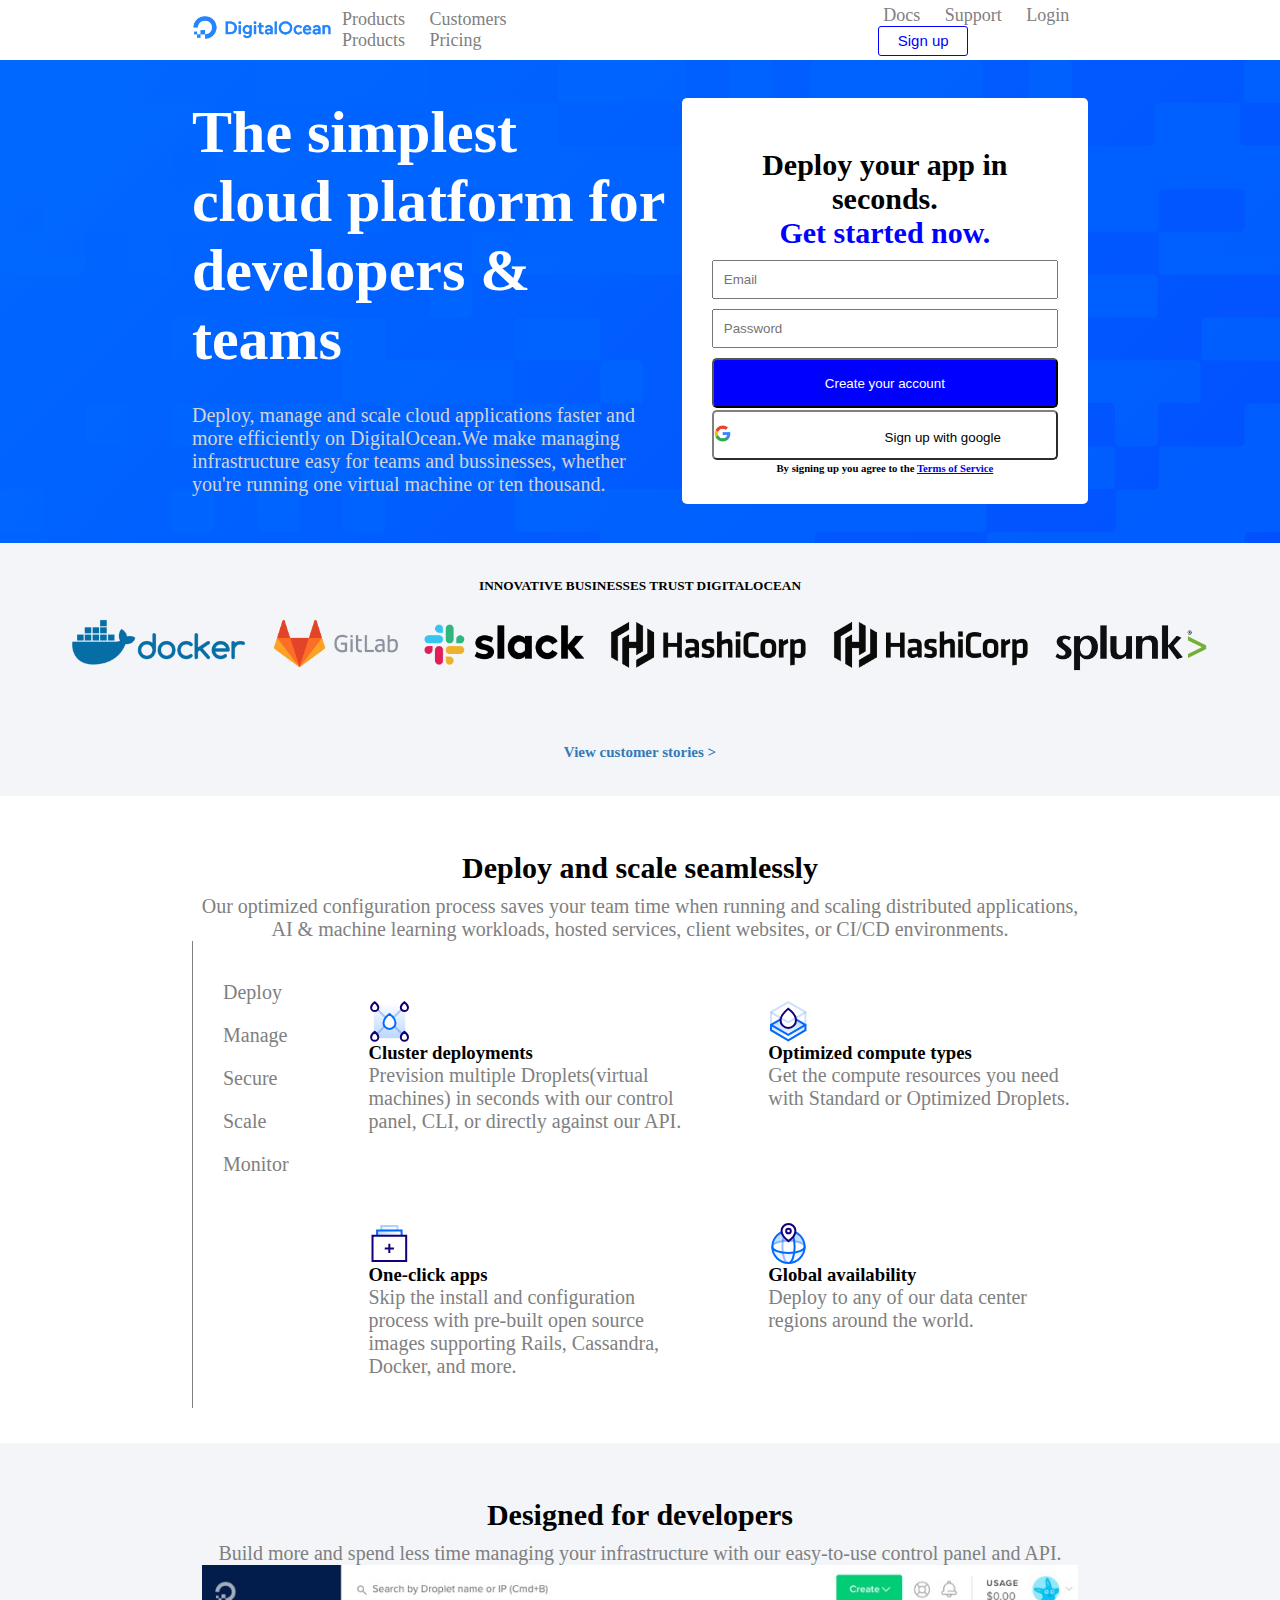
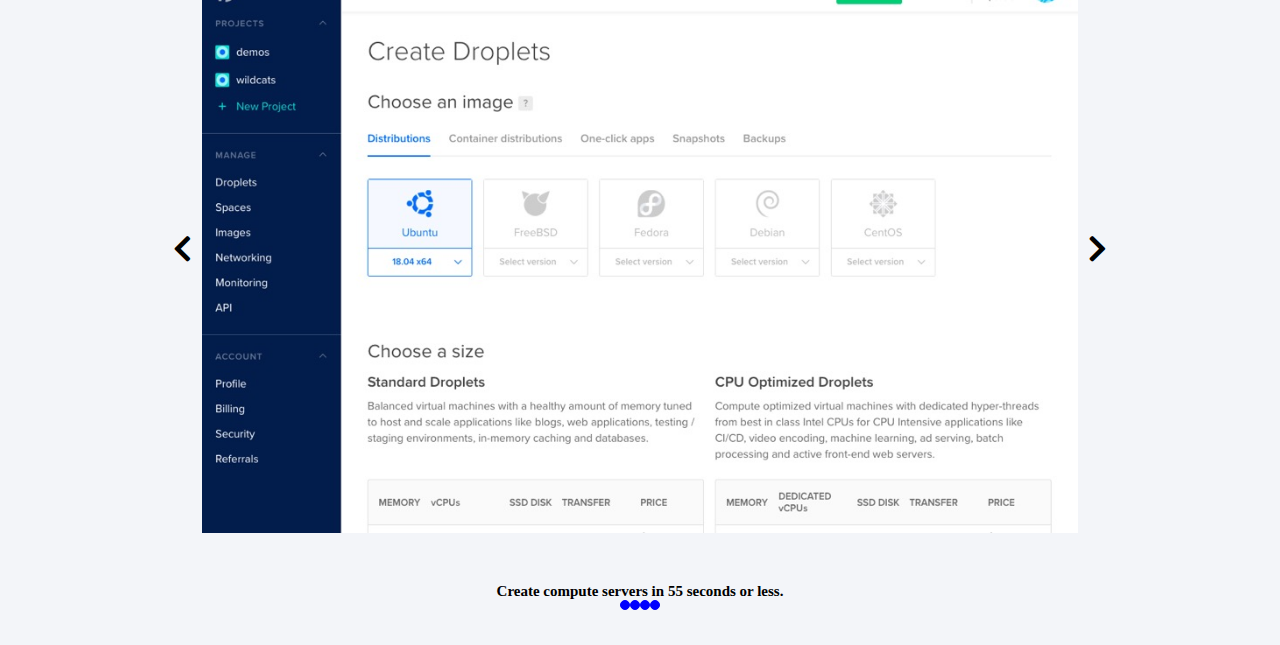
==== index.html @ cd554da6 "Section 4 done" ====
<!DOCTYPE html>
<html lang="en" dir="ltr">
  <head>
    <meta charset="utf-8">
    <title>DigitalOcean Flexbox</title>
    <link rel="stylesheet" href="css/style.css">
    <link rel="stylesheet" href="https://cdnjs.cloudflare.com/ajax/libs/font-awesome/5.15.2/css/all.min.css">
    <meta name="viewport" content="width=device-width, initial-scale=1">
    <link rel="preconnect" href="https://fonts.gstatic.com">
  </head>
  <body>
                   <!--Header-->

    <header>
      <nav class="width70">

        <div>
          <img src="img/logo.png" alt="logo">
        </div>

        <ul id="right-margin">
          <li><a href="#">Products</a></li>
          <li><a href="#">Customers</a></li>
          <li><a href="#">Products</a></li>
          <li><a href="#">Pricing</a></li>
        </ul>

        <ul>
          <li><a href="#">Docs</a></li>
          <li><a href="#">Support</a></li>
          <li><a href="#">Login</a></li>
          <li><button type="button" name="button">Sign up</button></li>
        </ul>

      </nav>

    </header>

    <main>
                <!--Sezione1 - Jumbotron-->

      <section class="mysection1">
        <div class="width70">

          <div>
            <h1>The simplest cloud platform for developers & teams</h1>
            <p>Deploy, manage and scale cloud applications faster and more efficiently on DigitalOcean.We make managing infrastructure easy for teams and bussinesses, whether you're running one virtual machine or ten thousand.</p>
          </div>

          <div class="white">
            <h2>Deploy your app in seconds.<br><span>Get started now.</span></h2>
            <input type="email" placeholder= "Email" name="email" value="">
            <input type="password" placeholder= "Password" name="password" value="">
            <button class="buttonforjumbo" type="button" name="button">Create your account</button>
            <button class="buttonforjumbo" id="myfix1" type="button" name="button">
              <span id="google">
                <img src="img/google-icon.png" alt="">
              </span>
            Sign up with google
            </button>
            <h6>By signing up you agree to the <a href="#">Terms of Service</a></h6>
          </div>

        </div>
      </section>

                    <!--Sezione 2-->

      <section class="mysection2">
        <div class="width70">

          <h5>INNOVATIVE BUSINESSES TRUST DIGITALOCEAN</h5>

          <div>
            <img src="img/docker.svg" alt="">
            <img src="img/gitlab.svg" alt="">
            <img src="img/slack.svg" alt="">
            <img src="img/hashicorp.svg" alt="">
            <img src="img/hashicorp.svg" alt="">
            <img src="img/splunklogo.svg" alt="">
          </div>

          <h6>
            <a href="#">
              View customer stories >
            </a>
          </h6>

        </div>
      </section>

                  <!--Sezione 3-->

      <section class="mysection3">
        <div class="width70">

          <h2>Deploy and scale seamlessly</h2>

          <p>Our optimized configuration process saves your team time when running and scaling distributed applications, AI & machine learning workloads, hosted services, client websites, or CI/CD environments.</p>

          <div class="box">

            <div class="myborder-list">
              <ul>
                <li>Deploy</li>
                <li>Manage</li>
                <li>Secure</li>
                <li>Scale</li>
                <li>Monitor</li>
              </ul>
            </div>

            <div class="box2">

              <div>
                <img src="img/cluster-deploy.svg" alt="">
                <h3>Cluster deployments</h3>
                <p>Prevision multiple Droplets(virtual machines) in seconds with our control panel, CLI, or directly against our API.</p>
              </div>

              <div>
                <img src="img/optimized-compute.svg" alt="">
                <h3>Optimized compute types</h3>
                <p>Get the compute resources you need with Standard or Optimized Droplets.</p>
              </div>

              <div>
                <img src="img/one-click.svg" alt="">
                <h3>One-click apps</h3>
                <p>Skip the install and configuration process with pre-built open source images supporting Rails, Cassandra, Docker, and more.</p>
              </div>

              <div>
                <img src="img/global.svg" alt="">
                <h3>Global availability</h3>
                <p>Deploy to any of our data center regions around the world.</p>
              </div>

            </div>

          </div>
        </div>
      </section>

                  <!--Sezione 4-->

      <section class="mysection2">
        <div class="width70">

          <h2>Designed for developers</h2>

          <p>Build more and spend less time managing your infrastructure with our easy-to-use control panel and API.</p>

          <div class="arrow-image">

            <i class="fas fa-chevron-left"></i>

            <img src="img/screenshot-create-droplet-12336b41.jpg" alt="">

            <i class="fas fa-chevron-right"></i>

          </div>

          <h6>Create compute servers in 55 seconds or less.</h6>

          <div>
            <div class="circle"></div>
            <div class="circle"></div>
            <div class="circle"></div>
            <div class="circle"></div>
          </div>

        </div>
      </section>

                  <!--Sezione 5-->

      <section>

      </section>

                  <!--Sezione 6-->

      <section>

      </section>

                  <!--Sezione 7-->

      <section>

      </section>

                  <!--Sezione 8-->

      <section>

      </section>


    </main>

                  <!--Footer-->

    <footer>

    </footer>

  </body>
</html>
---- css/style.css ----
* {
  margin: 0;
  padding: 0;
  box-sizing: border-box;
}

ul {
  list-style-type: none;
}
body {
  height: 100vh;
}

.h2, h2 {
font-size: 30px;
margin-top: 20px;
margin-bottom: 10px;
}

.width70 {
  width: 70%;
  margin: 0 auto;
}

/*Css for navbar*/

header {
  background-color: white;
  position: fixed;
  top: 0;
  width: 100%;
  z-index: 999;
}

nav {
  height: 60px;
  font-size: 18px;
  display: flex;
  justify-content: space-between;
  align-items: center;
}

nav img {
  width: 140px;
  height: auto;
}

nav ul li,
nav ul li a {
  display: inline-block;
  text-decoration: none;
  color: grey;
  padding: 0 5px;
}

#right-margin {
  margin-right: 300px;
}

nav ul li button {
  font-size: 15px;
  width: 90px;
  height: 30px;
  color: blue;
  border: 1px solid blue;
  background-color: white;
  border-radius: 3px;
}

nav ul li button:hover {
  background-color: blue;
  color: white;
}

/*CSS for Section1 - Jumbotron*/

.mysection1 {
  background-image: url(../img/jumbo.svg);
  margin-top: 60px;
  background-size: cover;
  padding: 3% 0;
}

section.mysection1 div.width70 {
  display: flex;
  justify-content: center;
}

section.mysection1 div.width70  div:first-child{
  flex-basis: 60%;
}

section.mysection1 div.width70  div:last-child{
  flex-basis: 50%;
}

section.mysection1 div.width70 > div.white{
  width: 40%;
  margin-left: 10px;
}

section.mysection1 div.width70 div > h1 {
  font-size: 60px;
  color: white;
  margin-bottom: 30px;
}

section.mysection1 div.width70 div > p {
  font-size: 20px;
  color: lightgrey;
}

div.white {
  background-color: white;
  padding: 30px;
  border-radius: 5px;
}

div.white h2,
div.white h6{
  text-align: center;
}

div.white h2 span {
  color: blue;
}

div.white input {
  display: block;
  width: 100%;
  margin: 10px 0;
  padding: 10px;
}

div.white button {
  height: 50px;
  width: 100%;
  background-color: blue;
  color: white;
  margin-bottom: 2px;
  border-radius: 5px;
}



#myfix1 {
  text-align: left;
  background-color: white;
  color: black;
  border-color: grey;
}

#google img{
  width:5%;
  height:auto;
  margin-right: 150px;
}

/*CSS for Section 2*/

.mysection2 {
background-color: #f3f5f9;
text-align: center;
padding: 35px 0;
}

section.mysection2 div.width70 > div {
  display: flex;
  justify-content: center;
}

section.mysection2 img {
  max-width: 100%;
  min-height: 100px;
  padding: 0 10px;
}

section.mysection2 h6 a{
  color: #337ab7;
  text-decoration: none;
  font-size: 15px;
}

/*CSS for Section 3*/

.mysection3 {
padding: 35px 0;
text-align: center;
}

section.mysection3 p,
section.mysection2 p {
  color: grey;
  font-size: 20px;
}

.box {
  display: flex;
  justify-content: flex-start;
}

.box2 {
  display: flex;
  justify-content: flex-start;
  flex-wrap: wrap;
}

.myborder-list {
  border-left: 1px solid grey;
}

div.myborder-list ul {
  list-style: none;
  margin-top: 30px;
  padding-left: 30px;
}

div.myborder-list ul li {
  padding-right: 100%;
  padding-bottom: 10px;
  padding-top: 10px;
  font-size: 20px;
  color: grey;
}

div.myborder-list ul li:hover {
  color: blue;
  text-decoration: underline;
}

div.box2 > div {
  flex-basis: 40%;
  margin-top: 20px;
  margin-left: 10%;
}

div.box2 img {
  margin-top: 40px;
  display: block;
}

div.box2 h3,
div.box2 p {
  text-align: left;
}

div.box2 p{
  margin-bottom: 30px;
}

/*CSS for Section 4,5,6*/

.arrow-image {
  display: flex;
  justify-content: center;
  align-items: center;
}

section.mysection2 i.fa-chevron-left,
section.mysection2 i.fa-chevron-right{
  font-size: 30px;
}

section.mysection2 i.fa-chevron-left:hover,
section.mysection2 i.fa-chevron-right:hover {
    color: blue;
}

section.mysection2 h6 {
  margin-top: 50px;
  font-size: 15px;
}

.circle {
  display: inline-block;
  width: 10px;
  height: 10px;
  border-radius: 50%;
  border: 1px solid blue;
  background-color: blue;
}
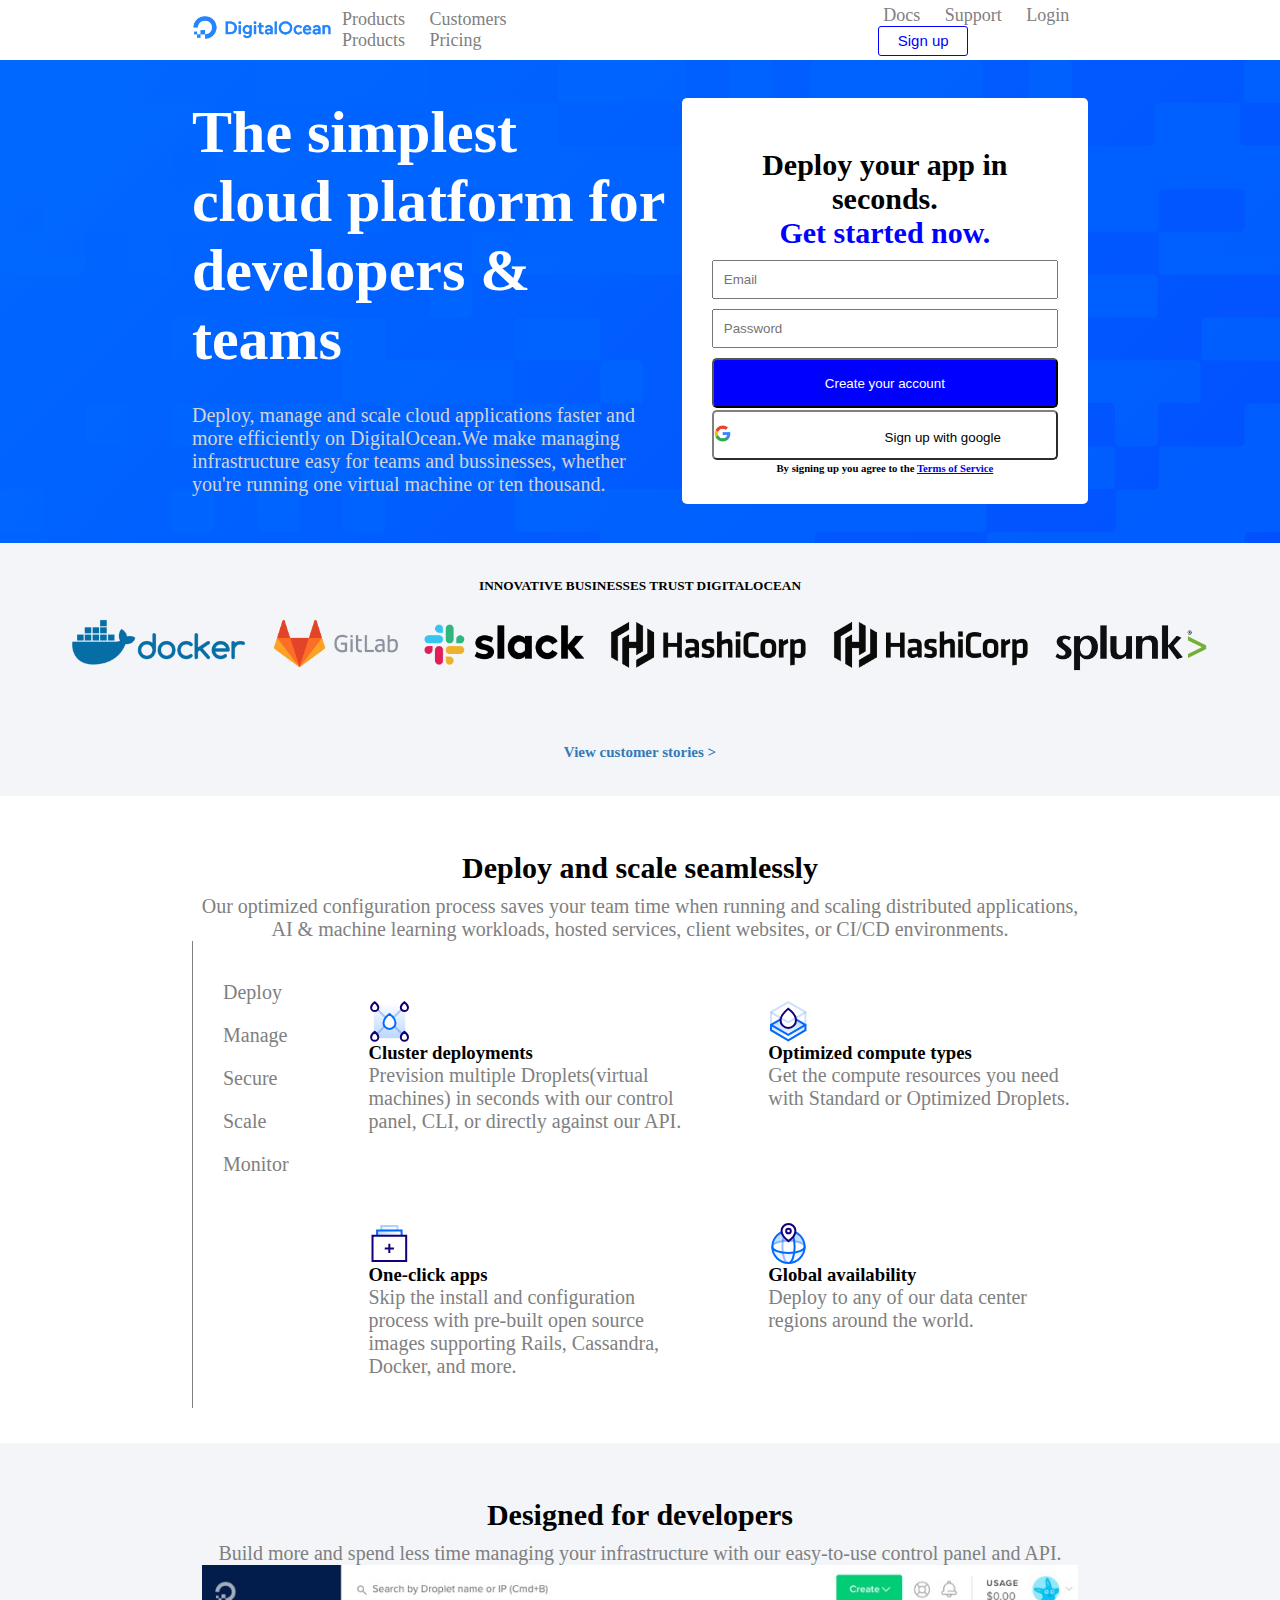
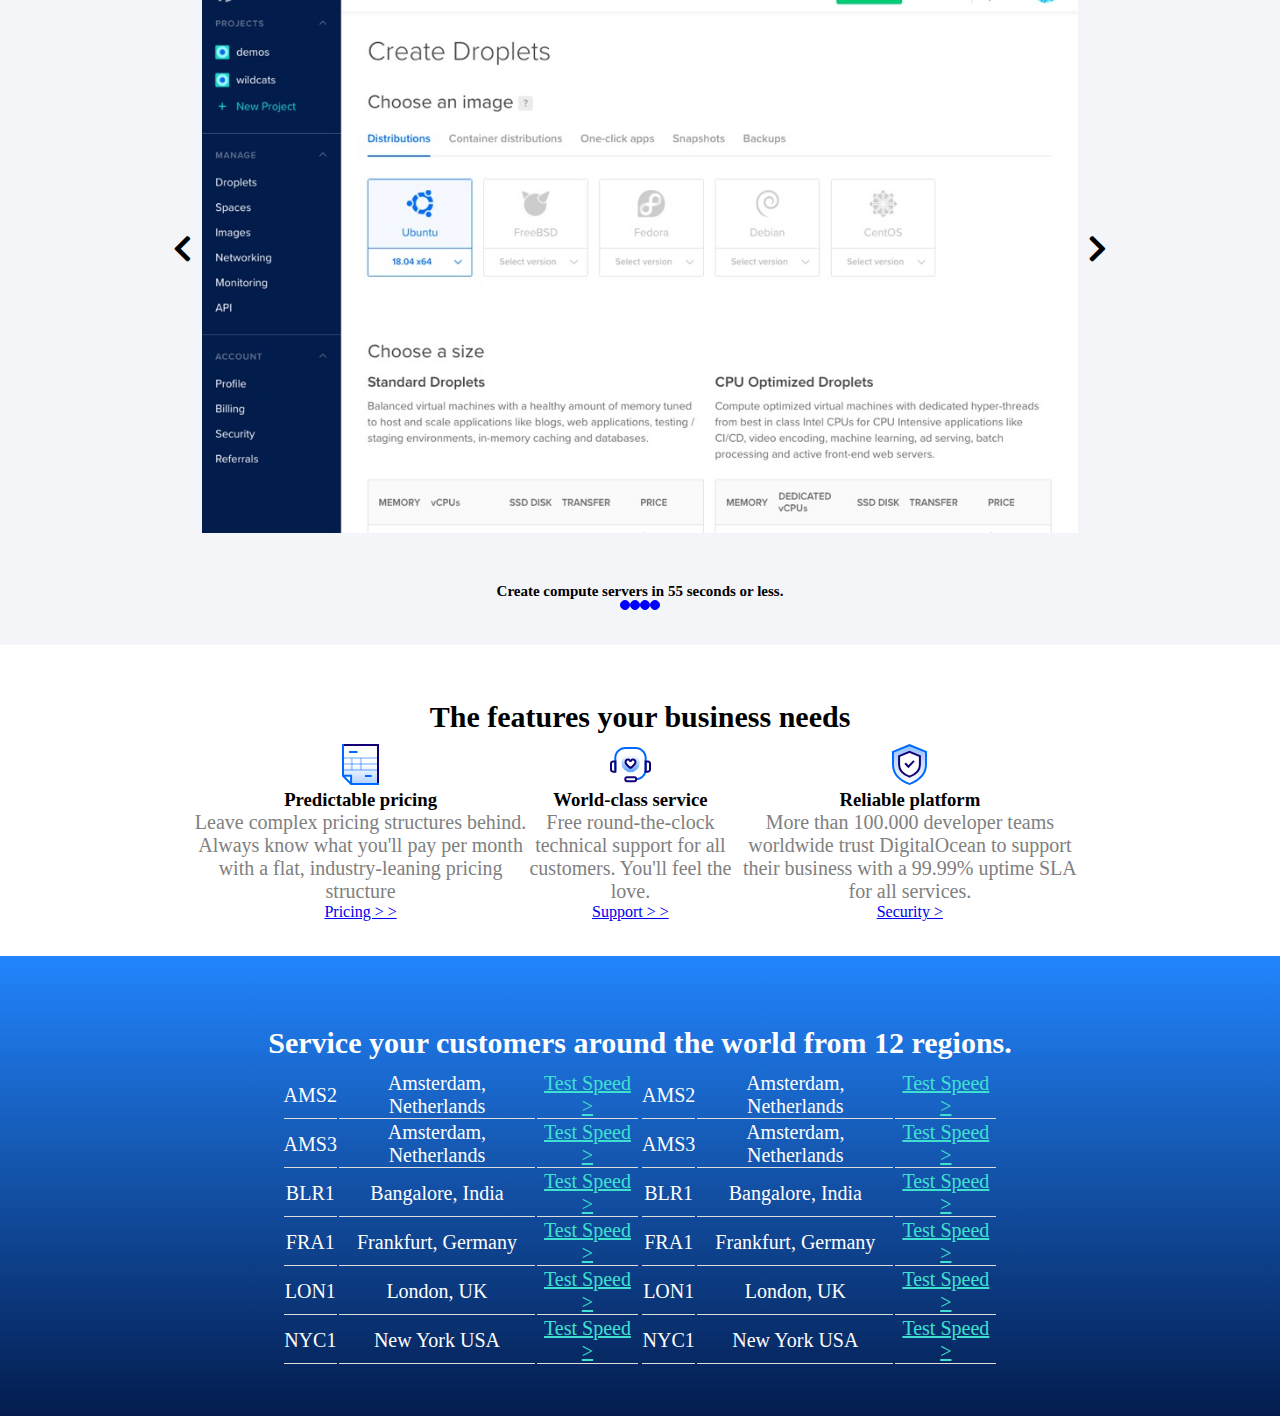
==== commit c52fe947: "Section 5,6 done" ====
--- a/index.html
+++ b/index.html
@@ -175,13 +175,136 @@
 
                   <!--Sezione 5-->
 
-      <section>
-
+      <section class="mysection3">
+        <div class="width70">
+
+          <h2>The features your business needs</h2>
+
+          <div class="box3">
+
+            <div>
+              <img src="img/pred-pricing.svg" alt="pricing">
+              <h3>Predictable pricing</h3>
+              <p>Leave complex pricing structures behind. Always know what you'll pay per month with a flat, industry-leaning pricing structure</p>
+              <a href="#">Pricing > ></a>
+            </div>
+
+            <div>
+              <img src="img/world-class.svg" alt="pricing">
+              <h3>World-class service</h3>
+              <p>Free round-the-clock technical support for all customers. You'll feel the love.</p>
+              <a href="#">Support > ></a>
+            </div>
+
+            <div>
+              <img src="img/reliable-platform.svg" alt="pricing">
+              <h3>Reliable platform</h3>
+              <p>More than 100.000 developer teams worldwide trust DigitalOcean to support their business with a 99.99% uptime SLA for all services.</p>
+              <a href="#">Security ></a>
+            </div>
+
+          </div>
+
+        </div>
       </section>
 
                   <!--Sezione 6-->
 
-      <section>
+      <section class="mysection6">
+        <div class="width70">
+
+          <h2>Service your customers around the world from 12 regions.</h2>
+
+          <div class="">
+
+            <table class="table">
+
+              <tr>
+                <td>AMS2</td>
+                <td>Amsterdam, Netherlands</td>
+                <td><a href="#">Test Speed ></a></td>
+              </tr>
+
+              <tr>
+                <td>AMS3</td>
+                <td>Amsterdam, Netherlands</td>
+                <td><a href="#">Test Speed ></a></td>
+              </tr>
+
+              <tr>
+                <td>BLR1</td>
+                <td>Bangalore, India</td>
+                <td><a href="#">Test Speed ></a></td>
+              </tr>
+
+              <tr>
+                <td>FRA1</td>
+                <td>Frankfurt, Germany</td>
+                <td><a href="#">Test Speed ></a></td>
+              </tr>
+
+              <tr>
+                <td>LON1</td>
+                <td>London, UK</td>
+                <td><a href="#">Test Speed ></a></td>
+              </tr>
+
+              <tr>
+                <td>NYC1</td>
+                <td>New York USA</td>
+                <td><a href="#">Test Speed ></a></td>
+              </tr>
+            </table>
+
+            <table class="table">
+
+              <tr>
+                <td>AMS2</td>
+                <td>Amsterdam, Netherlands</td>
+                <td><a href="#">Test Speed ></a></td>
+              </tr>
+
+              <tr>
+                <td>AMS3</td>
+                <td>Amsterdam, Netherlands</td>
+                <td><a href="#">Test Speed ></a></td>
+              </tr>
+
+              <tr>
+                <td>BLR1</td>
+                <td>Bangalore, India</td>
+                <td><a href="#">Test Speed ></a></td>
+              </tr>
+
+              <tr>
+                <td>FRA1</td>
+                <td>Frankfurt, Germany</td>
+                <td><a href="#">Test Speed ></a></td>
+              </tr>
+
+              <tr>
+                <td>LON1</td>
+                <td>London, UK</td>
+                <td><a href="#">Test Speed ></a></td>
+              </tr>
+
+              <tr>
+                <td>NYC1</td>
+                <td>New York USA</td>
+                <td><a href="#">Test Speed ></a></td>
+              </tr>
+
+            </table>
+
+
+
+          </div>
+
+
+
+
+
+        </div>
 
       </section>
 
--- a/css/style.css
+++ b/css/style.css
@@ -279,3 +279,48 @@
   border: 1px solid blue;
   background-color: blue;
 }
+
+.box3 {
+  display: flex;
+  justify-content: flex-start;
+}
+
+/*CSS for Section 6*/
+.mysection6 {
+  background: linear-gradient(to bottom, #2285fd, #031c4e);
+  padding: 50px 0;
+  text-align: center;
+  color: white;
+}
+
+section.mysection6 div.width70 > div{
+  display: flex;
+  justify-content: center;
+}
+
+section.mysection6 div.width70 div > table {
+  flex-basis: 40%;
+}
+
+.table>tbody>tr>td,
+.table>tbody>tr>th,
+.table>tfoot>tr>td,
+.table>tfoot>tr>th,
+.table>thead>tr>td,
+.table>thead>tr>th {
+  border-top: 0px solid #ddd;
+  border-bottom: 1px solid #ddd;
+  font-size: 20px;
+}
+
+table.table tr td a{
+  color: turquoise;
+}
+
+table.table tr td a:hover{
+  color: red;
+}
+
+.table>tbody>tr>td:hover {
+  color: red;
+}
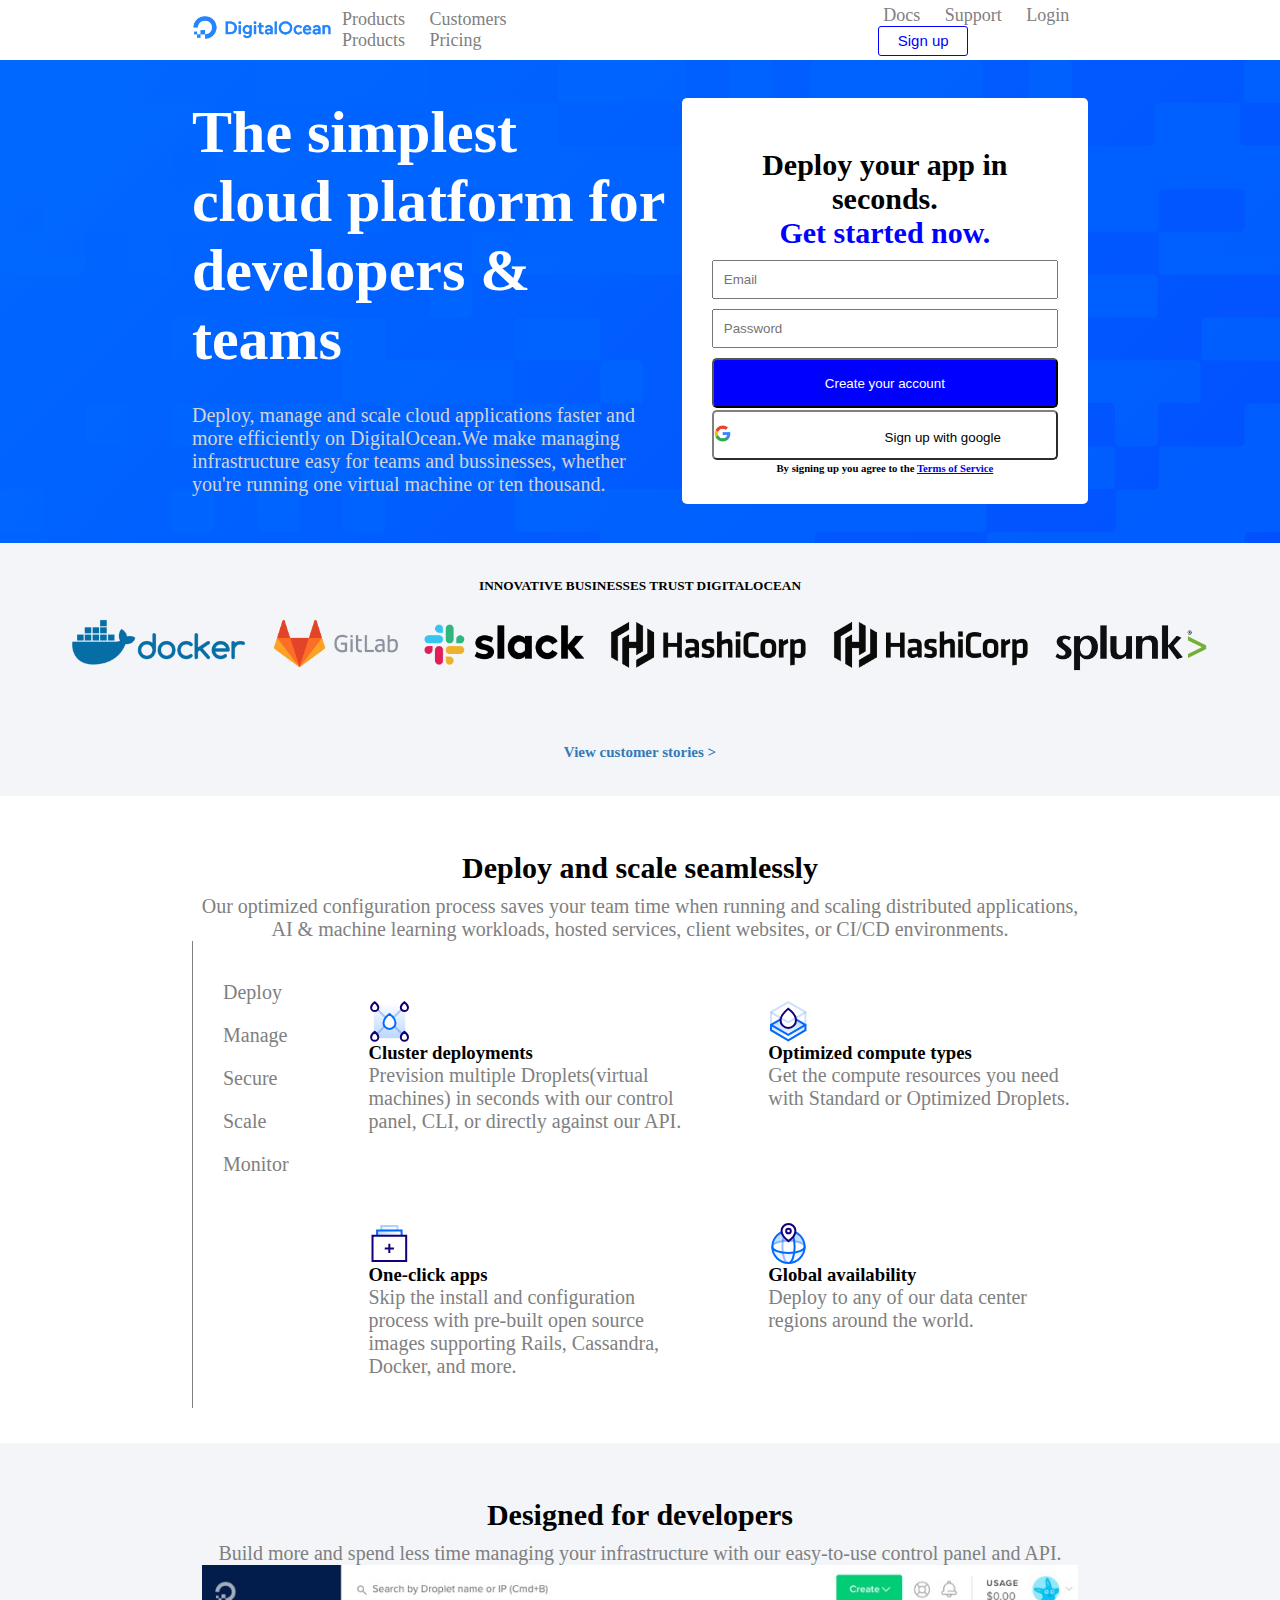
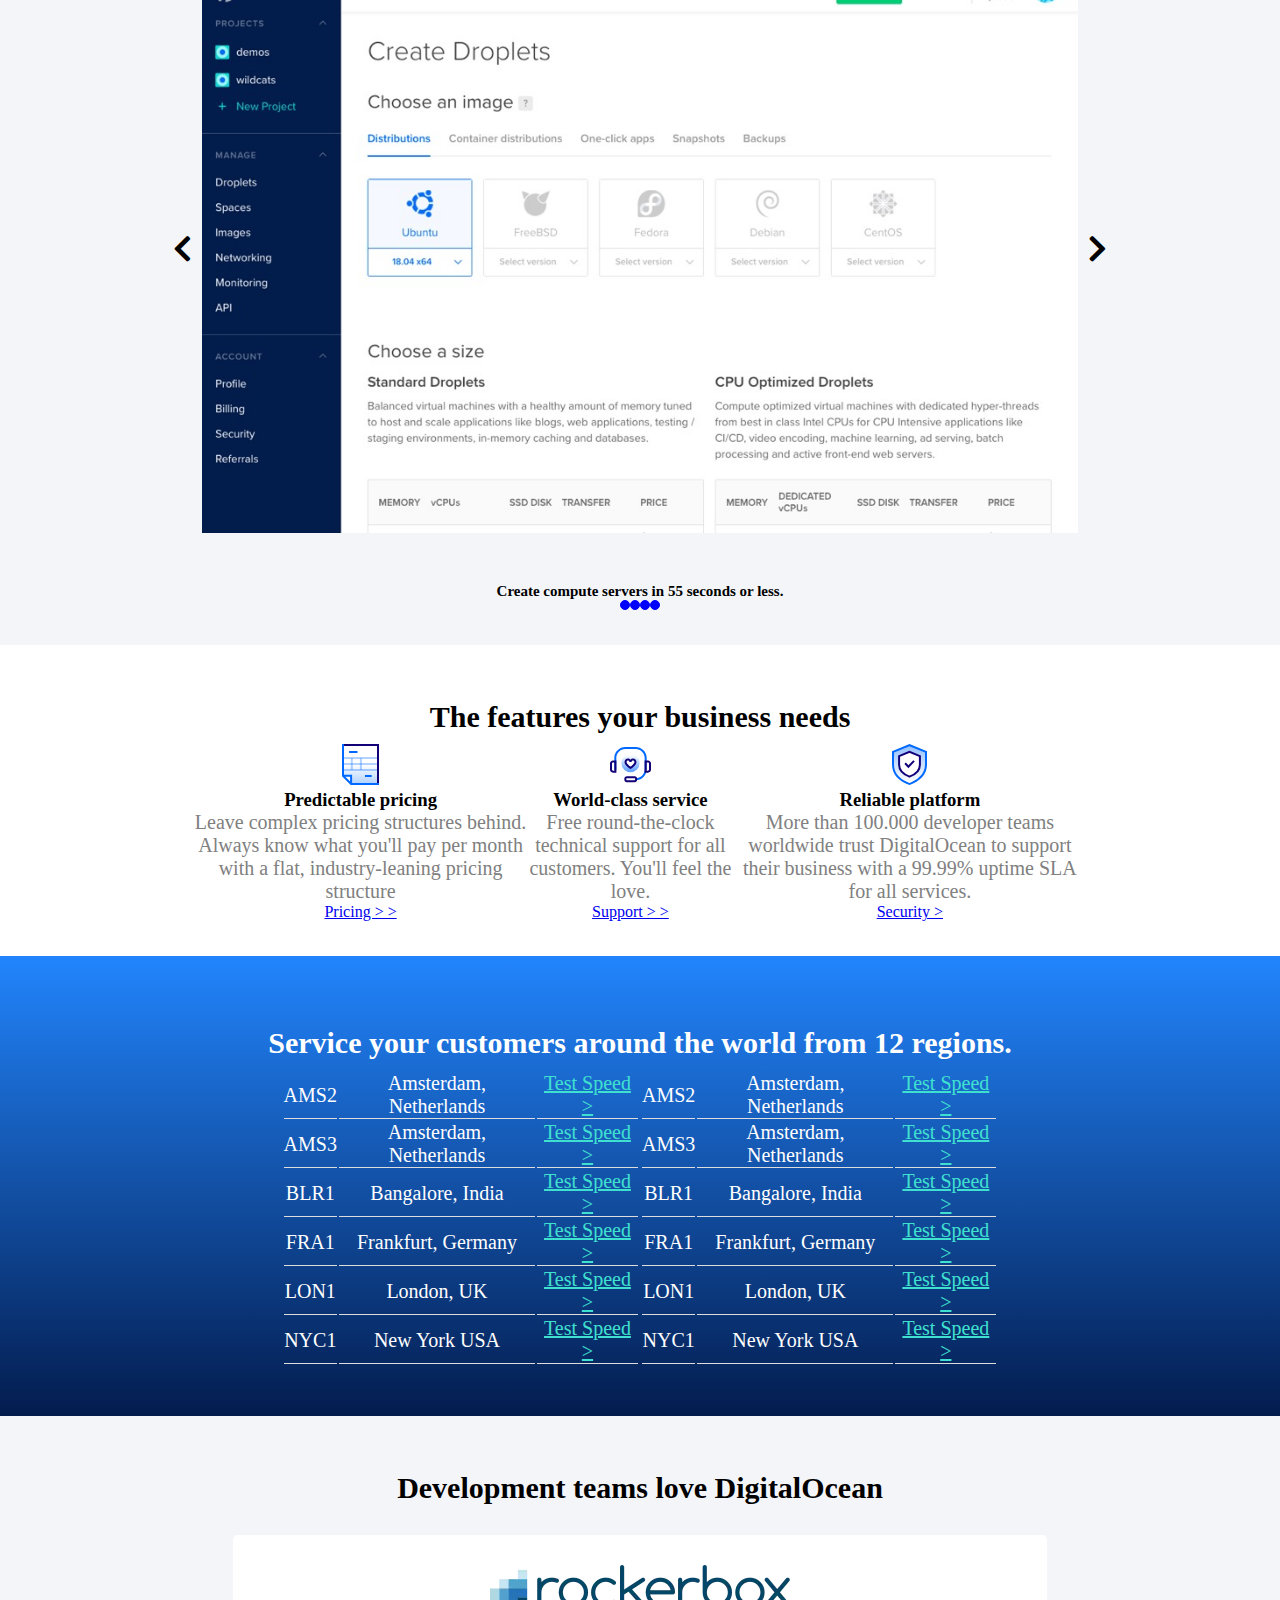
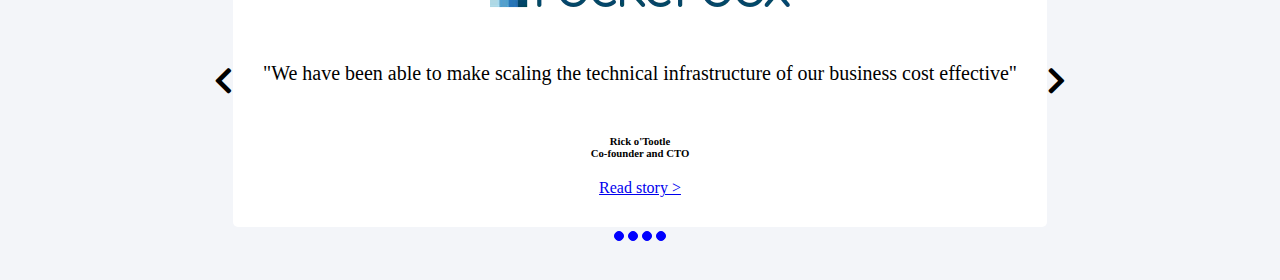
==== commit 4c5339ac: "Section 7 done" ====
--- a/index.html
+++ b/index.html
@@ -215,7 +215,7 @@
 
           <h2>Service your customers around the world from 12 regions.</h2>
 
-          <div class="">
+          <div>
 
             <table class="table">
 
@@ -310,7 +310,35 @@
 
                   <!--Sezione 7-->
 
-      <section>
+      <section class="mysection7">
+        <div class="width70">
+
+          <h2>Development teams love DigitalOcean</h2>
+
+          <div class="arrow-image">
+
+            <i class="fas fa-chevron-left"></i>
+
+            <div class="white">
+              <img src="img/rockerbox-logo.webp" alt="">
+              <p>"We have been able to make scaling the technical infrastructure of our business cost effective"</p>
+              <h6>Rick o'Tootle <br> Co-founder and CTO</h6>
+              <a href="#">Read story ></a>
+            </div>
+
+            <i class="fas fa-chevron-right"></i>
+
+          </div>
+
+          <div>
+            <div class="circle"></div>
+            <div class="circle"></div>
+            <div class="circle"></div>
+            <div class="circle"></div>
+          </div>
+
+
+        </div>
 
       </section>
 
--- a/css/style.css
+++ b/css/style.css
@@ -324,3 +324,32 @@
 .table>tbody>tr>td:hover {
   color: red;
 }
+
+
+/*CSS for Section 7*/
+
+.mysection7 {
+  background-color: #f3f5f9;
+  text-align: center;
+  padding: 35px 0;
+}
+
+section.mysection7 h2{
+  background-color: #f3f5f9;
+  margin-bottom: 30px;
+  text-align: center;
+}
+
+section.mysection7 p{
+  font-size: 20px;
+  margin: 50px 0;
+}
+
+section.mysection7 h6{
+  margin-bottom: 20px;
+}
+
+section.mysection7 i.fa-chevron-left,
+section.mysection7 i.fa-chevron-right{
+  font-size: 30px;
+}
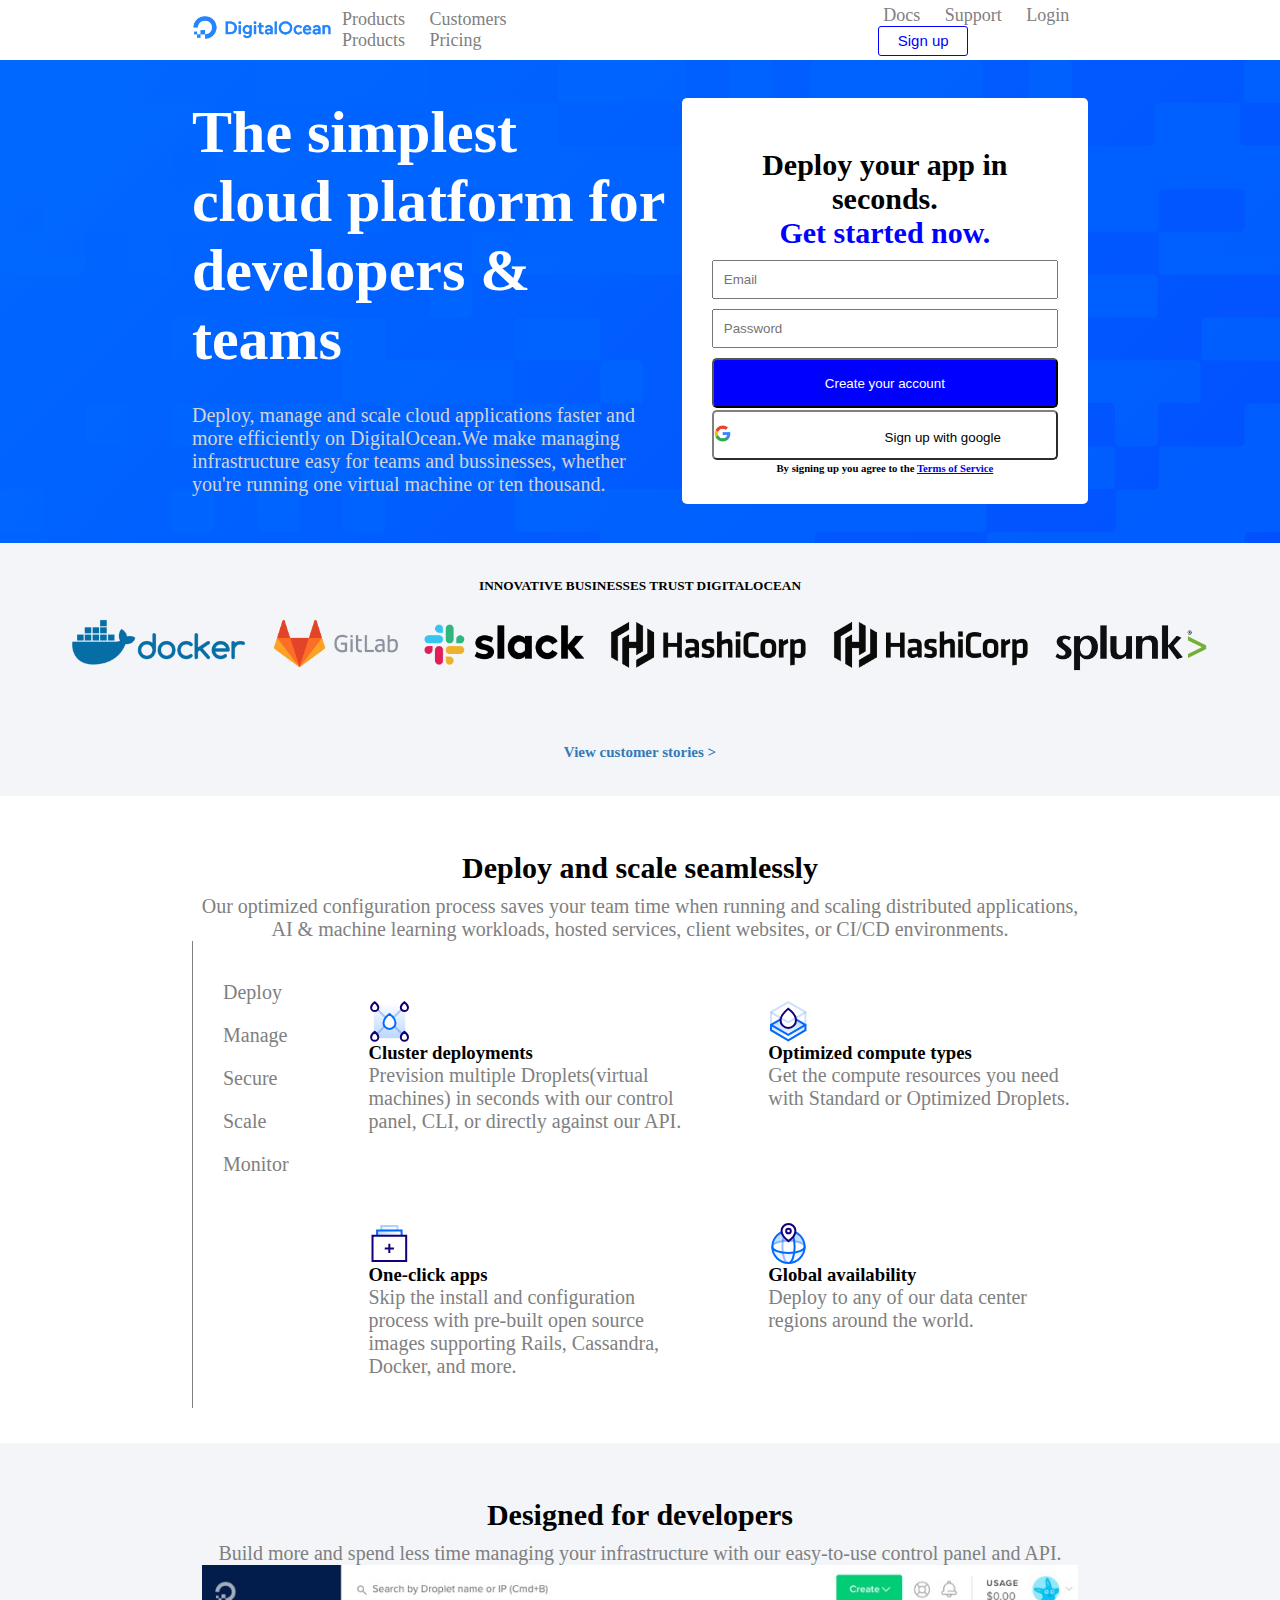
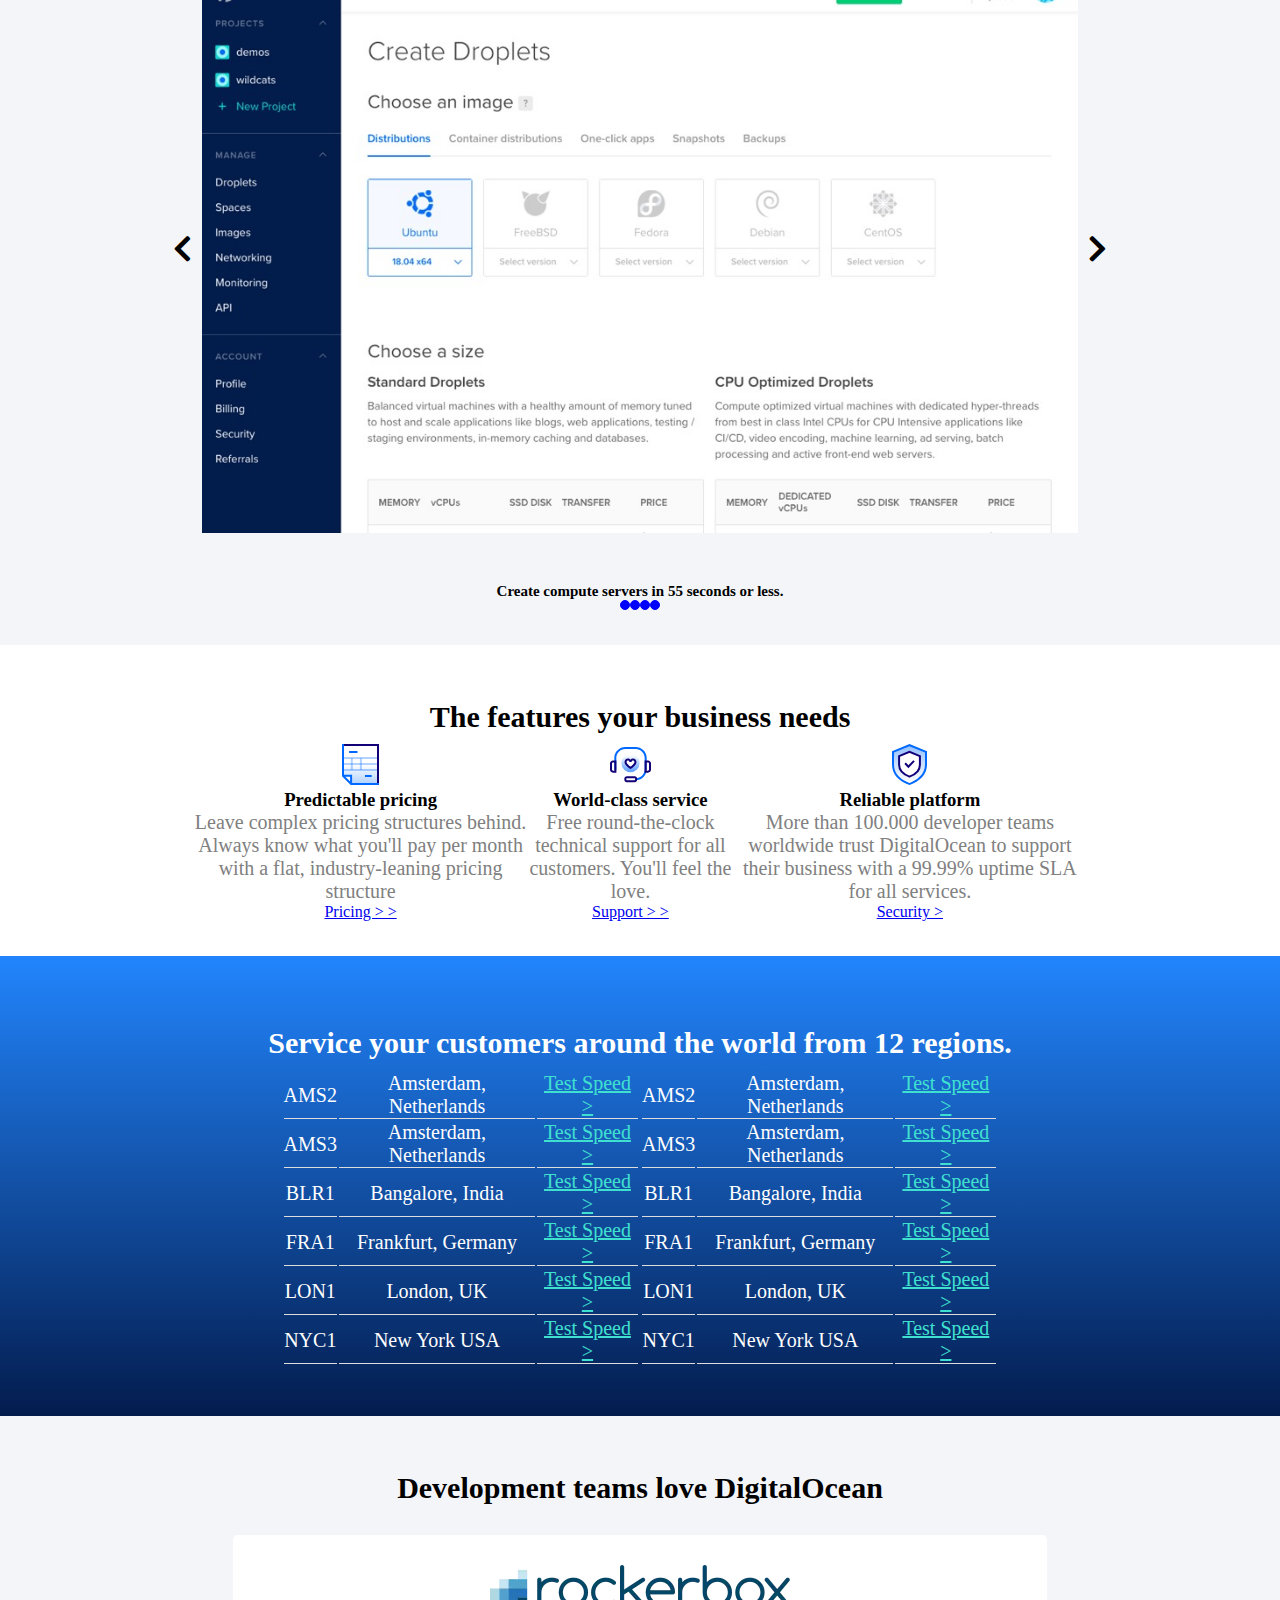
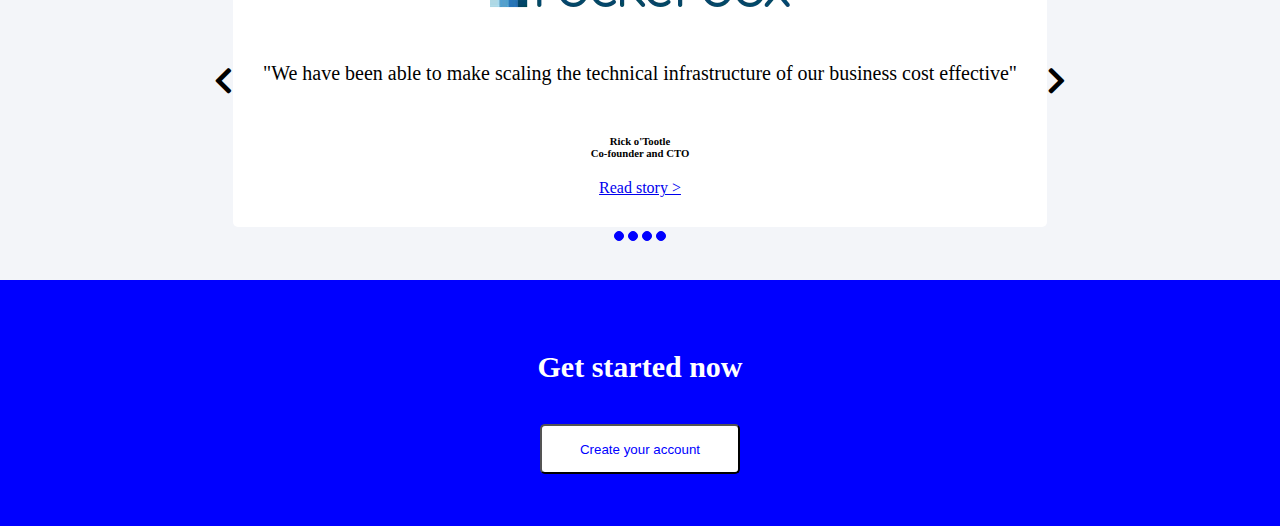
==== commit 7cabd186: "Section 8 done" ====
--- a/index.html
+++ b/index.html
@@ -344,7 +344,14 @@
 
                   <!--Sezione 8-->
 
-      <section>
+      <section class="mysection8">
+        <div class="width70">
+
+          <h2>Get started now</h2>
+
+          <button class="mysection7-button" type="button" name="button">Create your account</button>
+
+        </div>
 
       </section>
 
--- a/css/style.css
+++ b/css/style.css
@@ -353,3 +353,26 @@
 section.mysection7 i.fa-chevron-right{
   font-size: 30px;
 }
+
+/*CSS for Section 8*/
+.mysection8 {
+  background-color: blue;
+  padding: 50px 0;
+  text-align: center;
+  color: white;
+}
+
+.mysection7-button {
+  margin-top: 30px;
+  height: 50px;
+  width: 200px;
+  background-color: white;
+  color: blue;
+  margin-bottom: 2px;
+  border-radius: 5px;
+}
+
+.mysection7-button:hover {
+  background-color: red;
+  color: white;
+}
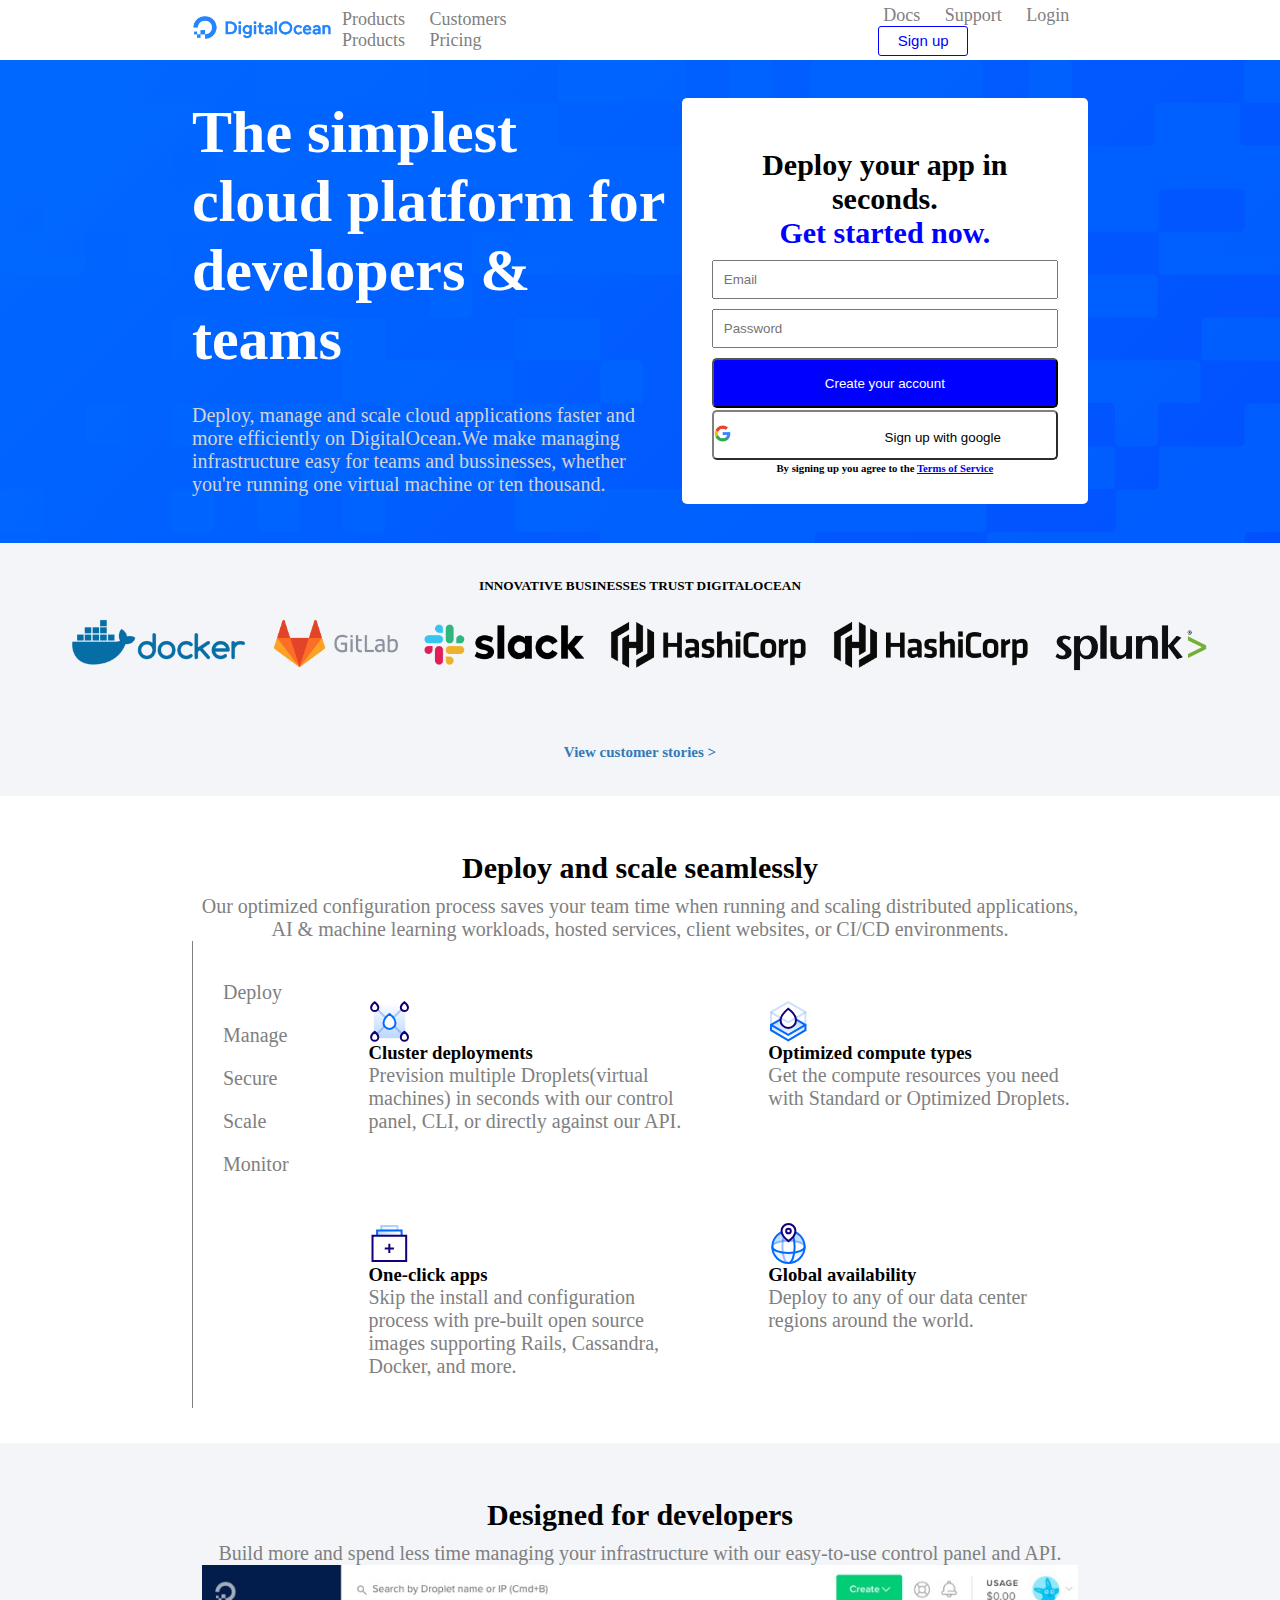
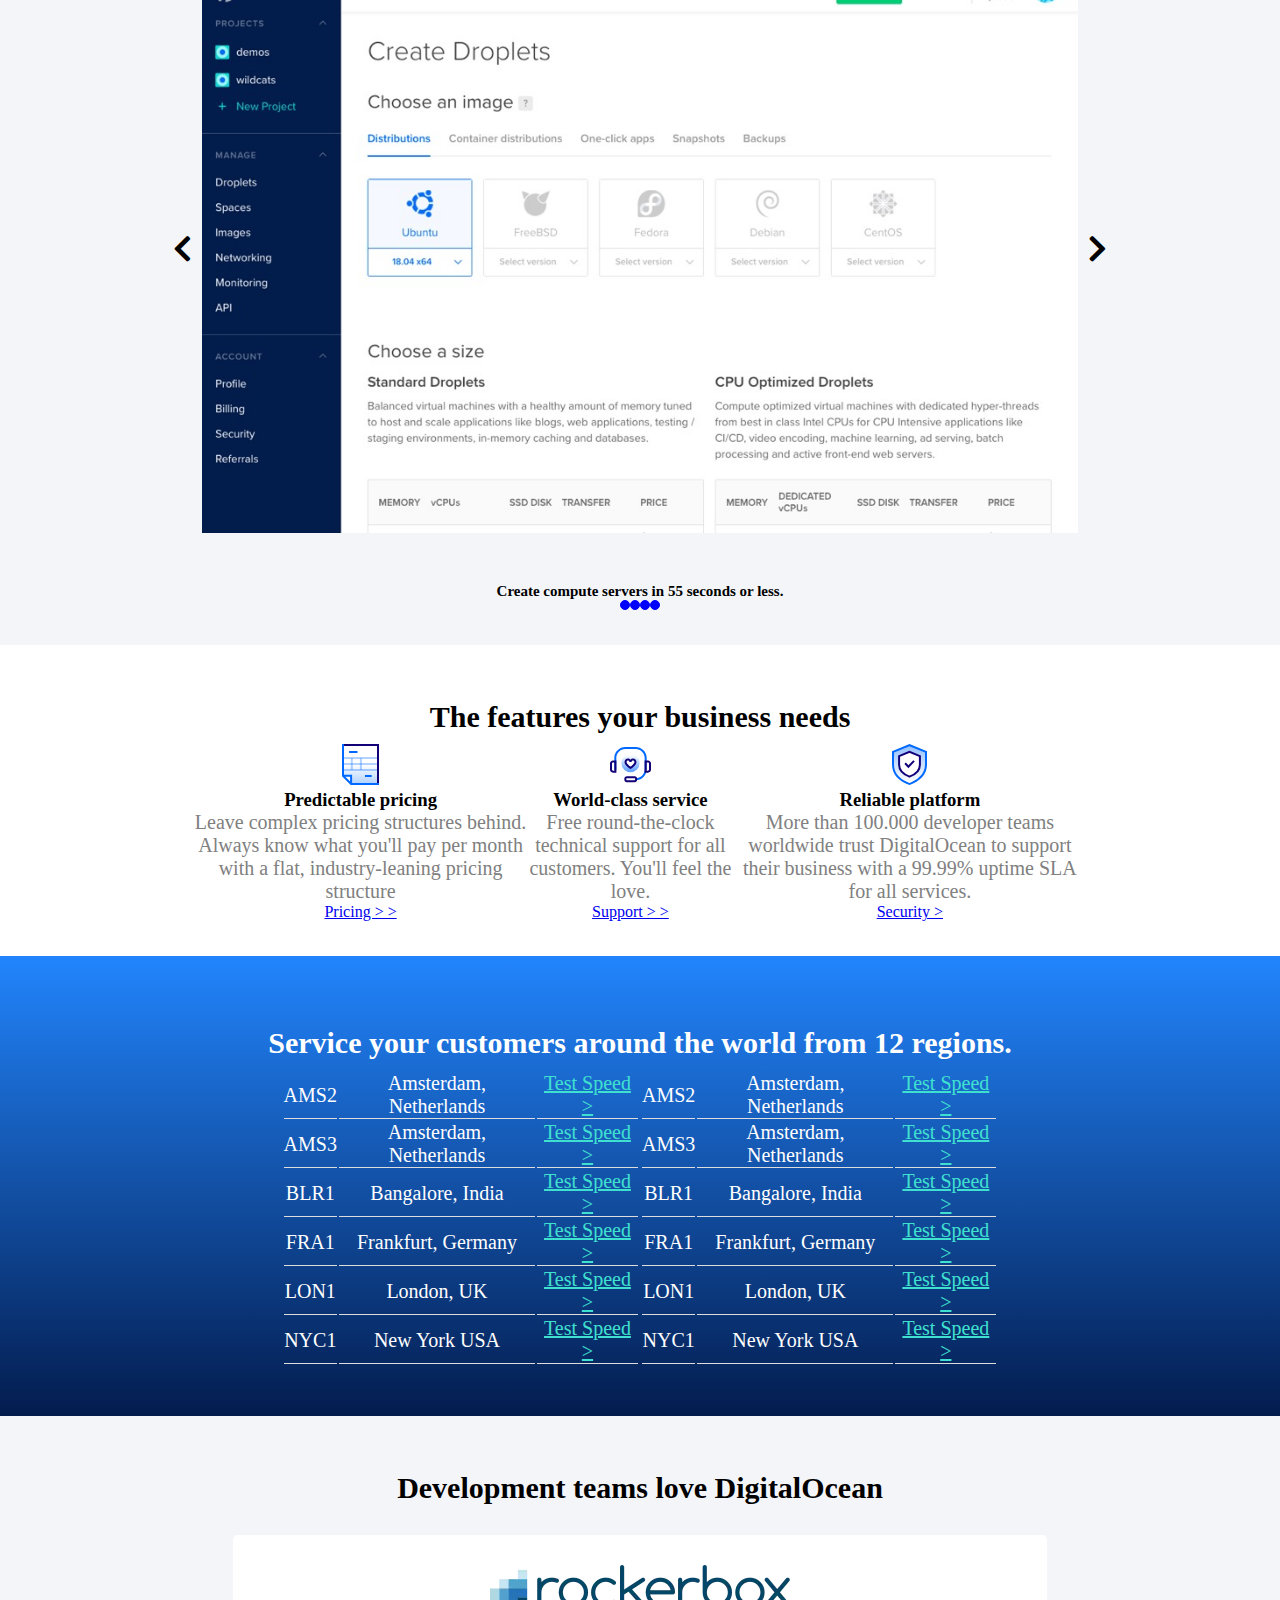
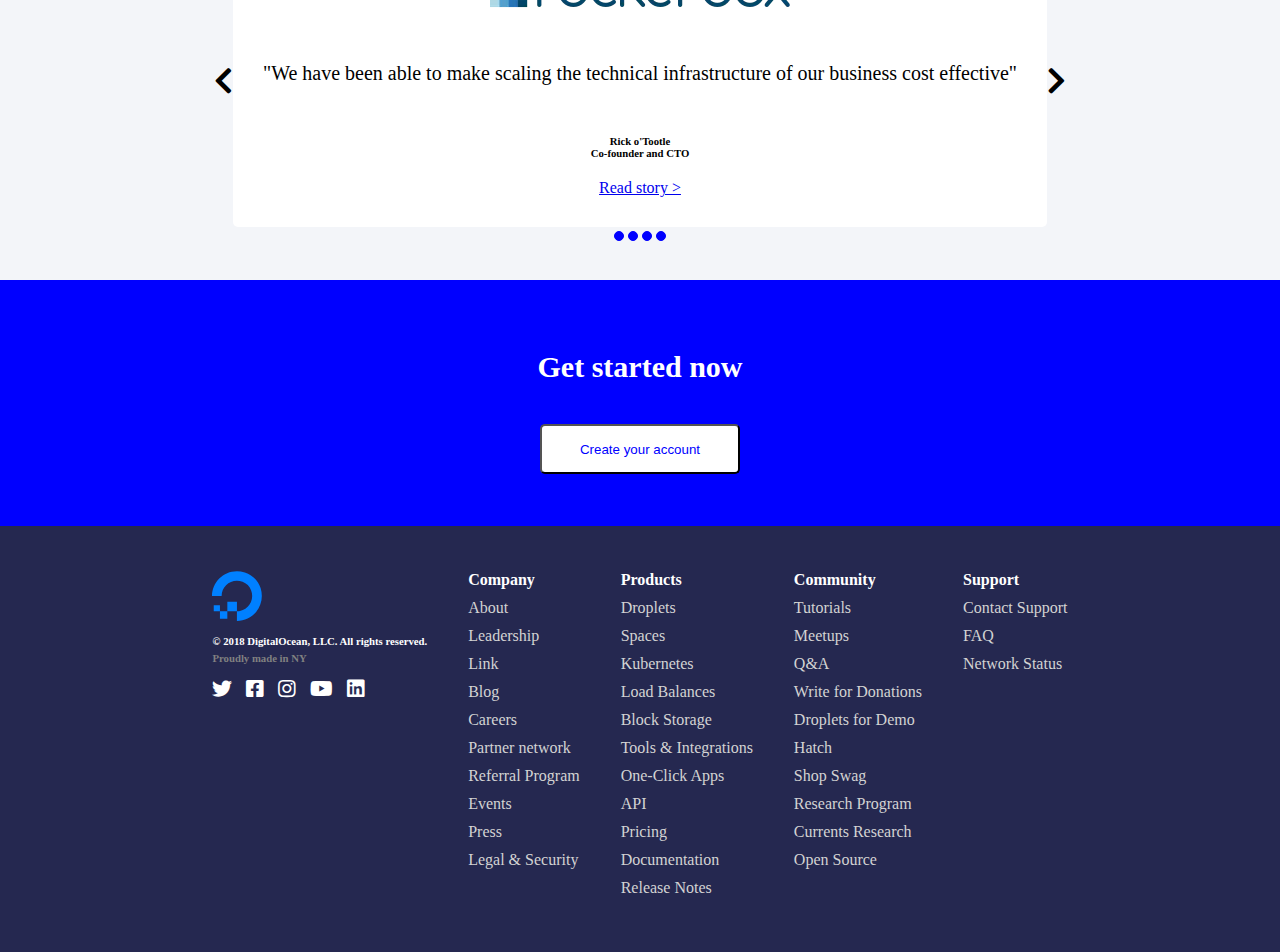
==== commit d6c11bb1: "Footer done" ====
--- a/index.html
+++ b/index.html
@@ -352,17 +352,75 @@
           <button class="mysection7-button" type="button" name="button">Create your account</button>
 
         </div>
-
-      </section>
-
-
+      </section>
     </main>
 
                   <!--Footer-->
 
-    <footer>
-
+    <footer class="myfooter">
+      <div class="width70">
+
+        <div>
+          <img src="img/logo-small.svg" alt="">
+          <h6>© 2018 DigitalOcean, LLC. All rights reserved.<br> <span> Proudly made in NY </span></h6>
+          <a href="#"><i class="fab fa-twitter"></i></a>
+          <a href="#"><i class="fab fa-facebook-square"></i></a>
+          <a href="#"><i class="fab fa-instagram"></i></a>
+          <a href="#"><i class="fab fa-youtube"></i></a>
+          <a href="#"><i class="fab fa-linkedin"></i></a>
+        </div>
+
+        <ul>
+          <li><strong>Company</strong></li>
+          <li><a href="#">About</a></li>
+          <li><a href="#">Leadership</a></li>
+          <li><a href="#">Link</a></li>
+          <li><a href="#">Blog</a></li>
+          <li><a href="#">Careers</a></li>
+          <li><a href="#">Partner network</a></li>
+          <li><a href="#">Referral Program</a></li>
+          <li><a href="#">Events</a></li>
+          <li><a href="#">Press</a></li>
+          <li><a href="#">Legal & Security</a></li>
+        </ul>
+
+        <ul>
+          <li><strong>Products</strong></li>
+          <li><a href="#">Droplets</a></li>
+          <li><a href="#">Spaces</a></li>
+          <li><a href="#">Kubernetes</a></li>
+          <li><a href="#">Load Balances</a></li>
+          <li><a href="#">Block Storage</a></li>
+          <li><a href="#">Tools & Integrations</a></li>
+          <li><a href="#">One-Click Apps</a></li>
+          <li><a href="#">API</a></li>
+          <li><a href="#">Pricing</a></li>
+          <li><a href="#">Documentation</a></li>
+          <li><a href="#">Release Notes</a></li>
+        </ul>
+
+        <ul>
+          <li><strong>Community</strong></li>
+          <li><a href="#">Tutorials</a></li>
+          <li><a href="#">Meetups</a></li>
+          <li><a href="#">Q&A</a></li>
+          <li><a href="#">Write for Donations</a></li>
+          <li><a href="#">Droplets for Demo</a></li>
+          <li><a href="#">Hatch</a></li>
+          <li><a href="#">Shop Swag</a></li>
+          <li><a href="#">Research Program</a></li>
+          <li><a href="#">Currents Research</a></li>
+          <li><a href="#">Open Source</a></li>
+        </ul>
+
+        <ul>
+          <li><strong>Support</strong></li>
+          <li><a href="#">Contact Support</a></li>
+          <li><a href="#">FAQ</a></li>
+          <li><a href="#">Network Status</a></li>
+        </ul>
+
+      </div>
     </footer>
-
   </body>
 </html>
--- a/css/style.css
+++ b/css/style.css
@@ -376,3 +376,61 @@
   background-color: red;
   color: white;
 }
+
+/*CSS for Footer*/
+.myfooter {
+  background-color: #252850;
+  padding: 45px 0;
+}
+
+footer.myfooter div.width70 {
+  display: flex;
+  justify-content: space-around;
+}
+
+footer.myfooter h6 {
+  color: white;
+  margin: 10px 0;
+}
+
+footer.myfooter h6 span {
+  display: inline-block;
+  color: grey;
+  margin-top: 5px;
+  margin-bottom: 5px;
+}
+
+footer.myfooter i {
+  color: white;
+  padding-right: 10px;
+  font-size: 20px;
+}
+
+footer.myfooter i:hover {
+color: blue;
+}
+
+footer.myfooter ul {
+  list-style-type: none;
+}
+
+footer.myfooter ul li {
+  padding-bottom: 10px;
+}
+
+footer.myfooter ul li strong {
+  color: white;
+}
+
+footer.myfooter ul li strong:hover {
+  color: red;
+}
+
+footer.myfooter ul li a {
+  color: lightgrey;
+  text-decoration: none;
+}
+
+footer.myfooter ul li a:hover{
+  color: blue;
+}
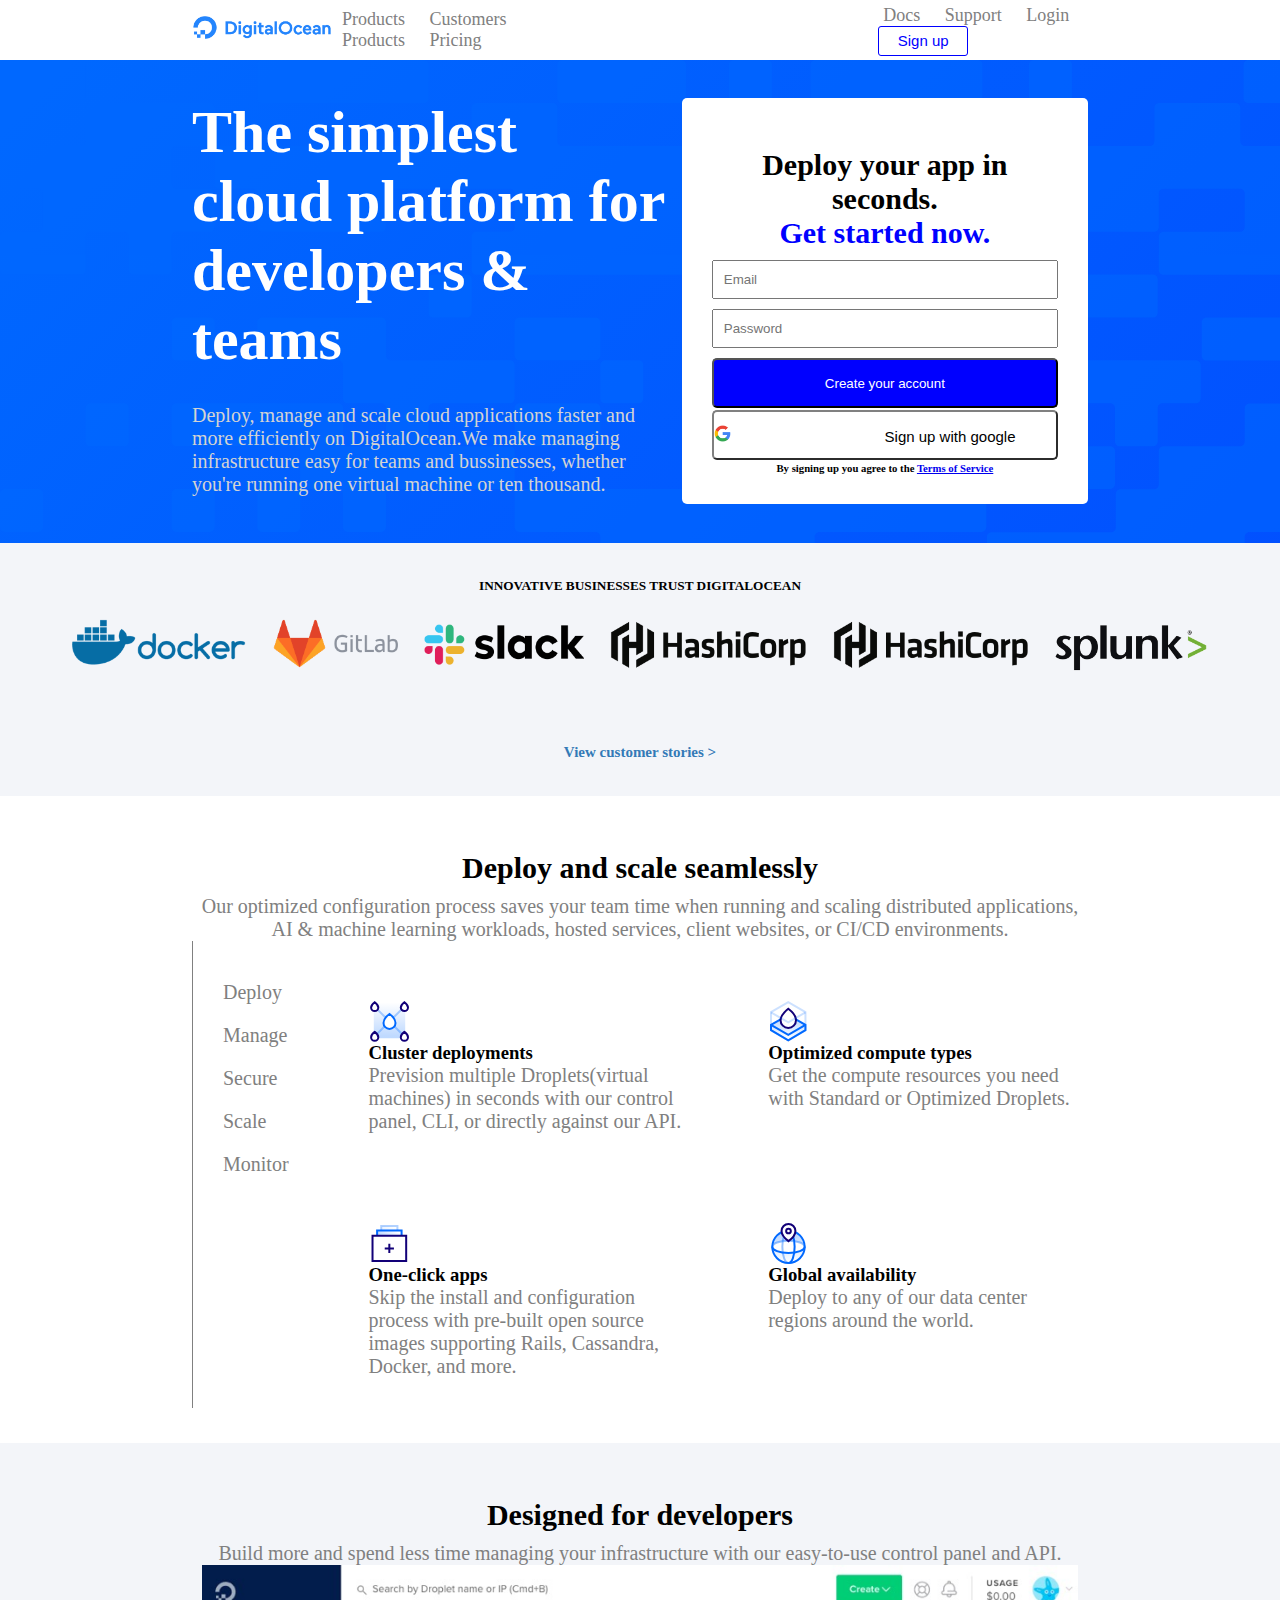
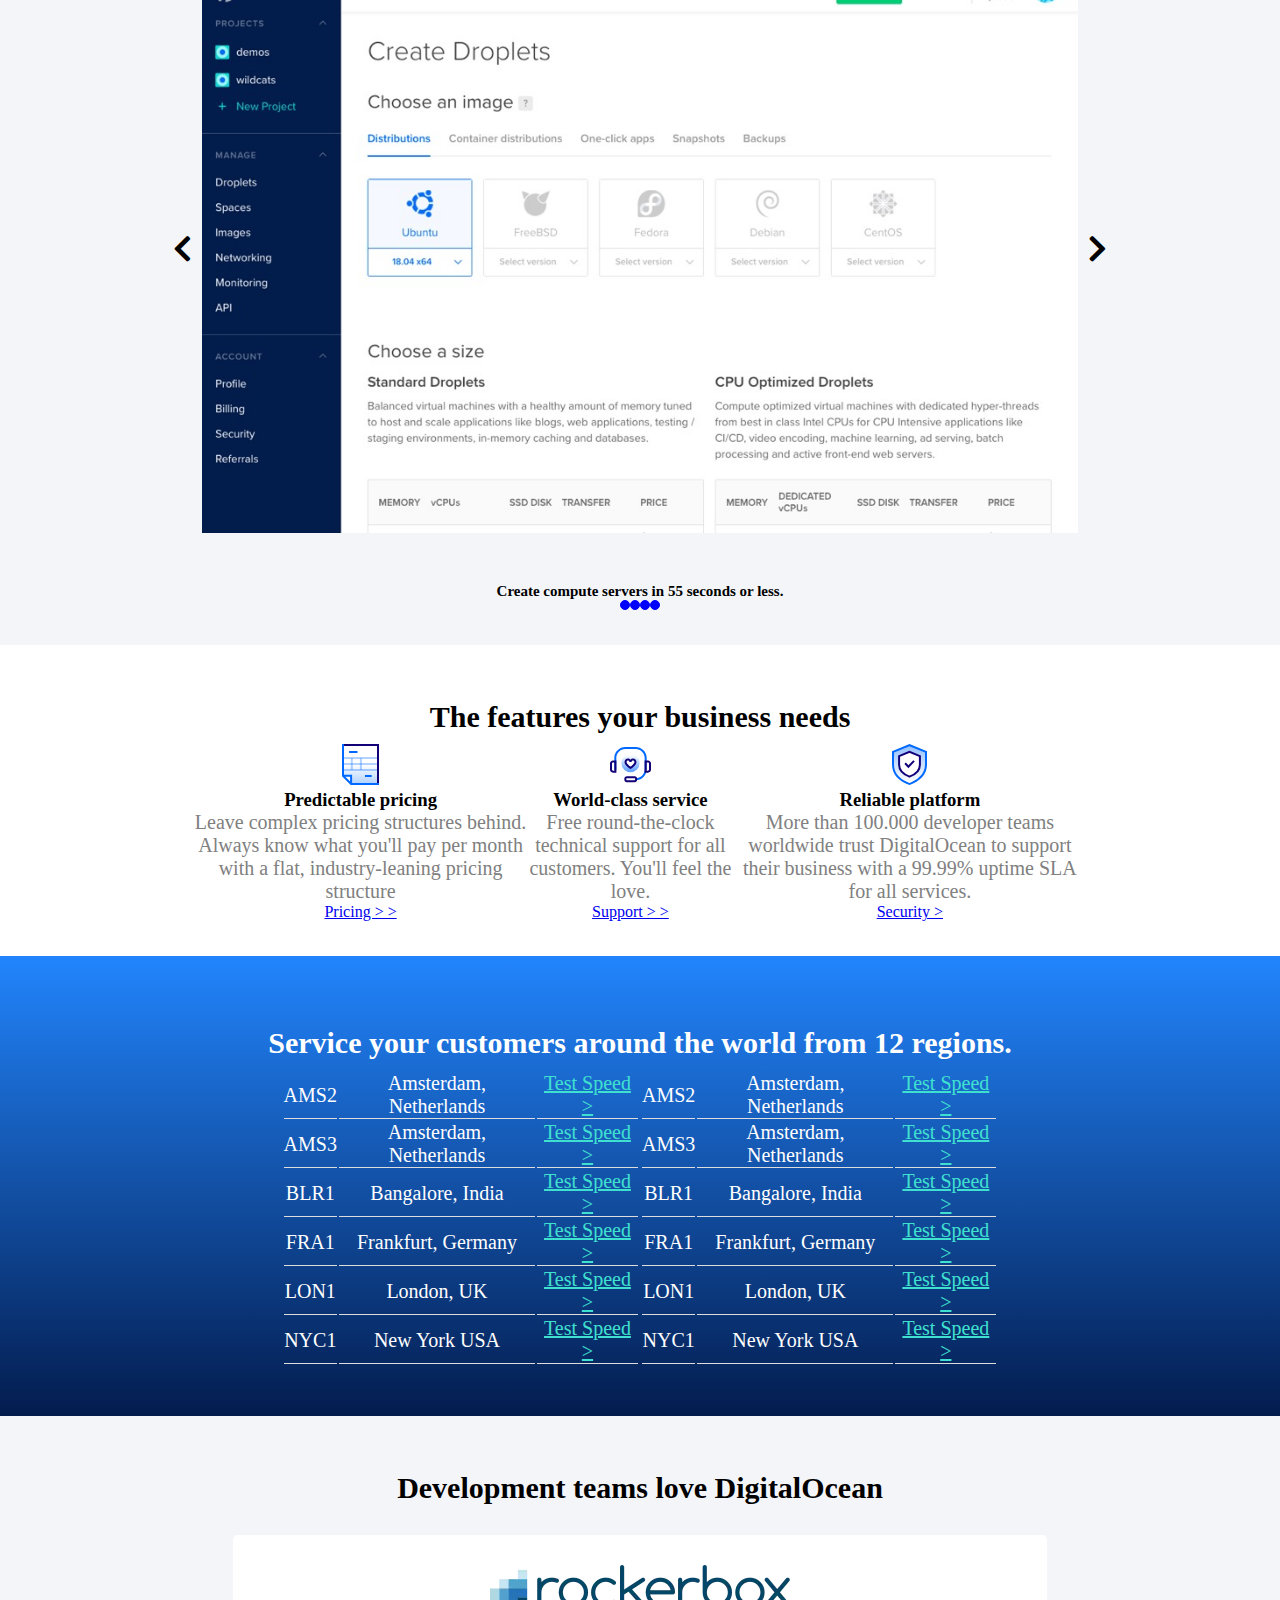
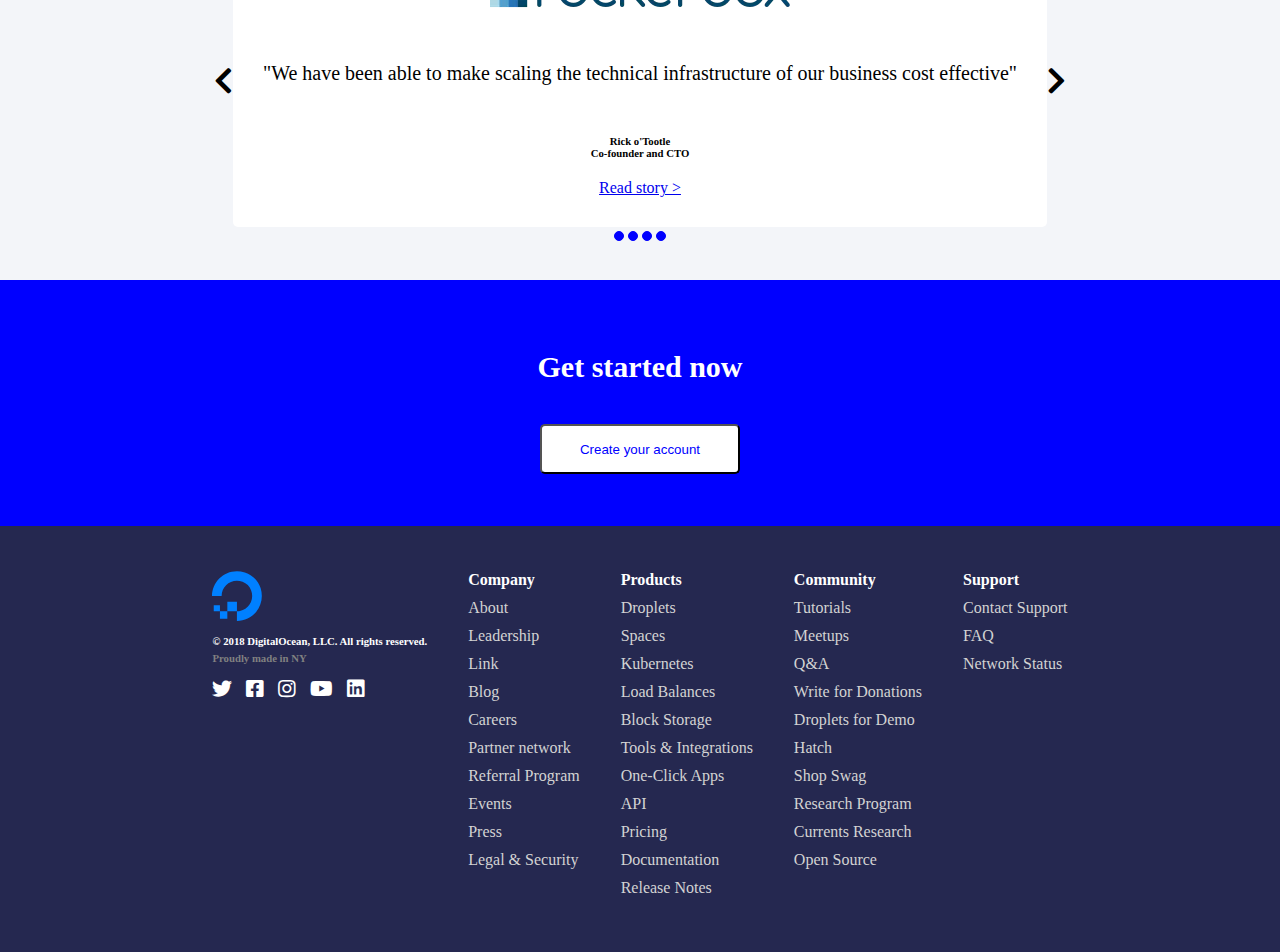
==== commit 0ac5d813: "little fix" ====
--- a/index.html
+++ b/index.html
@@ -53,10 +53,8 @@
             <input type="password" placeholder= "Password" name="password" value="">
             <button class="buttonforjumbo" type="button" name="button">Create your account</button>
             <button class="buttonforjumbo" id="myfix1" type="button" name="button">
-              <span id="google">
-                <img src="img/google-icon.png" alt="">
-              </span>
-            Sign up with google
+              <span id="google"><img src="img/google-icon.png" alt=""></span>
+              <div>Sign up with google</div>
             </button>
             <h6>By signing up you agree to the <a href="#">Terms of Service</a></h6>
           </div>
--- a/css/style.css
+++ b/css/style.css
@@ -156,6 +156,12 @@
   margin-right: 150px;
 }
 
+#myfix1 > div {
+  display: inline-block;
+  text-align: center;
+  font-size: 15px;
+}
+
 /*CSS for Section 2*/
 
 .mysection2 {
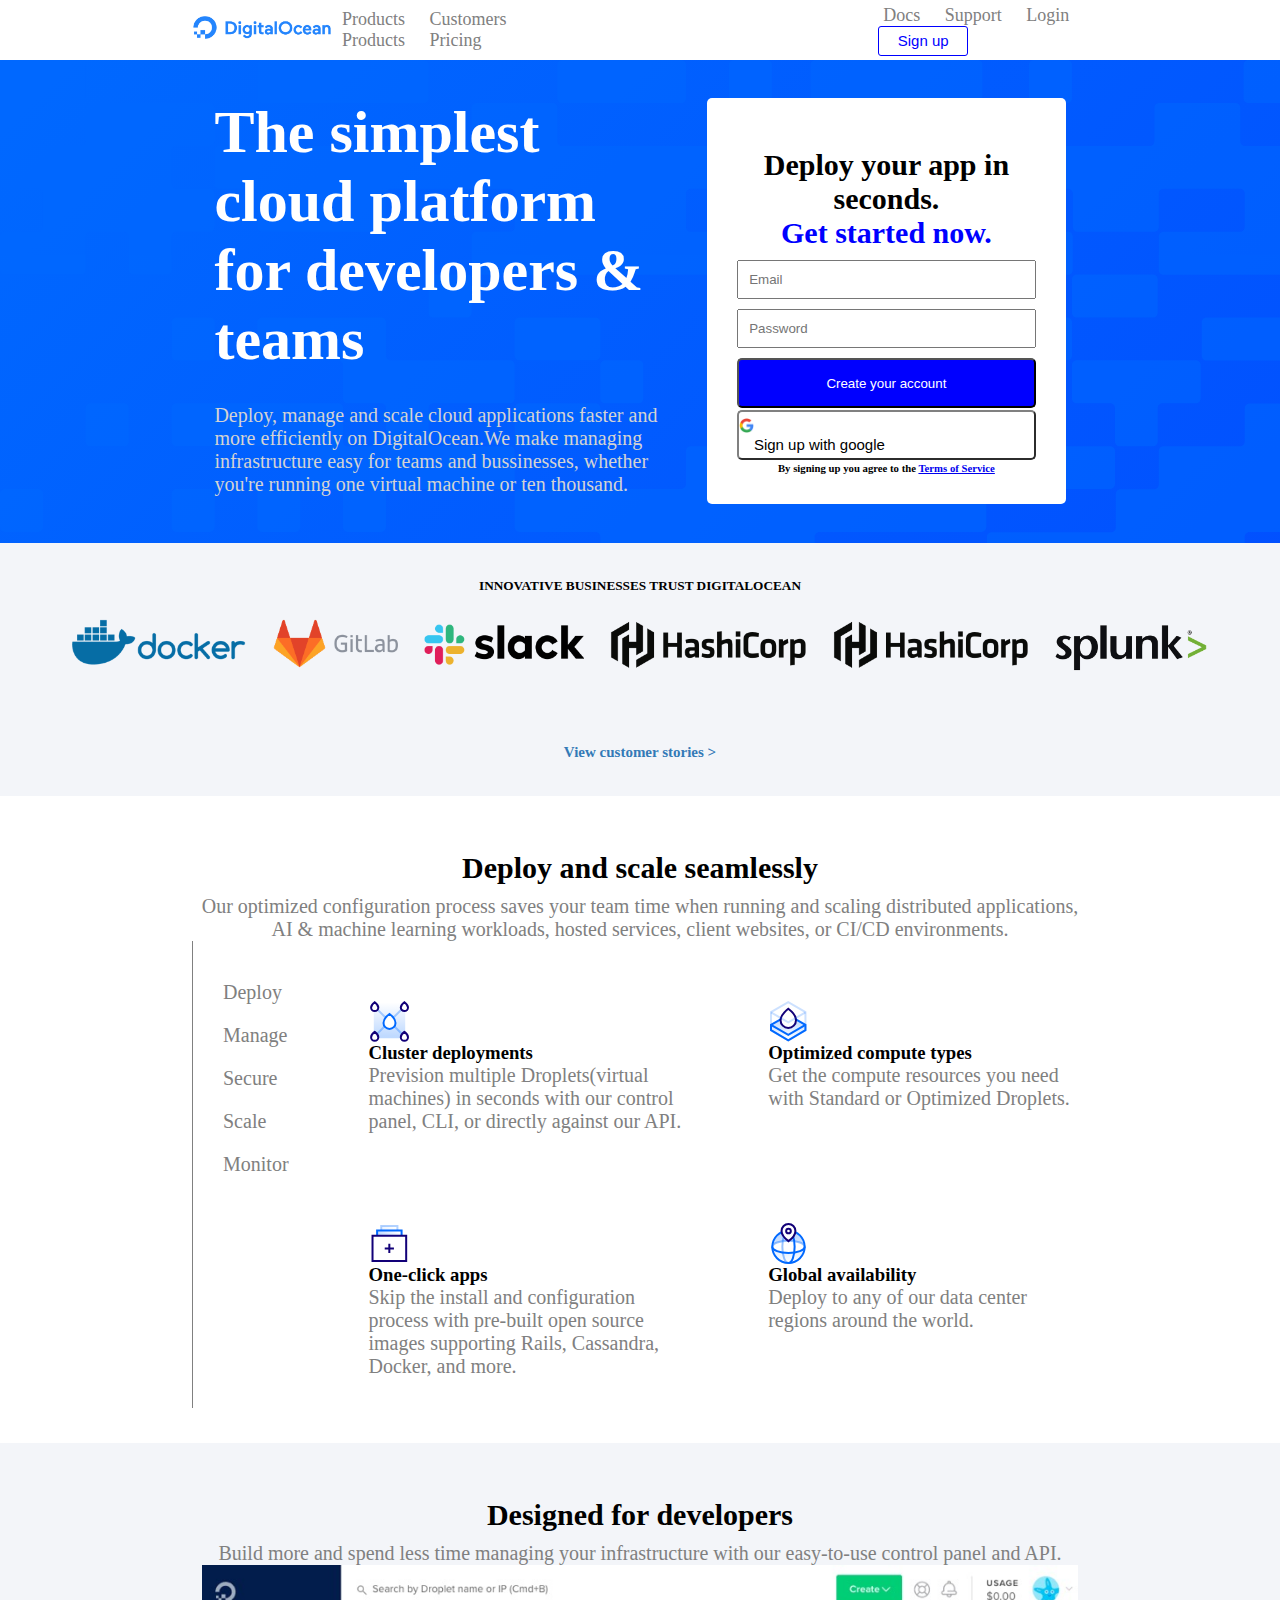
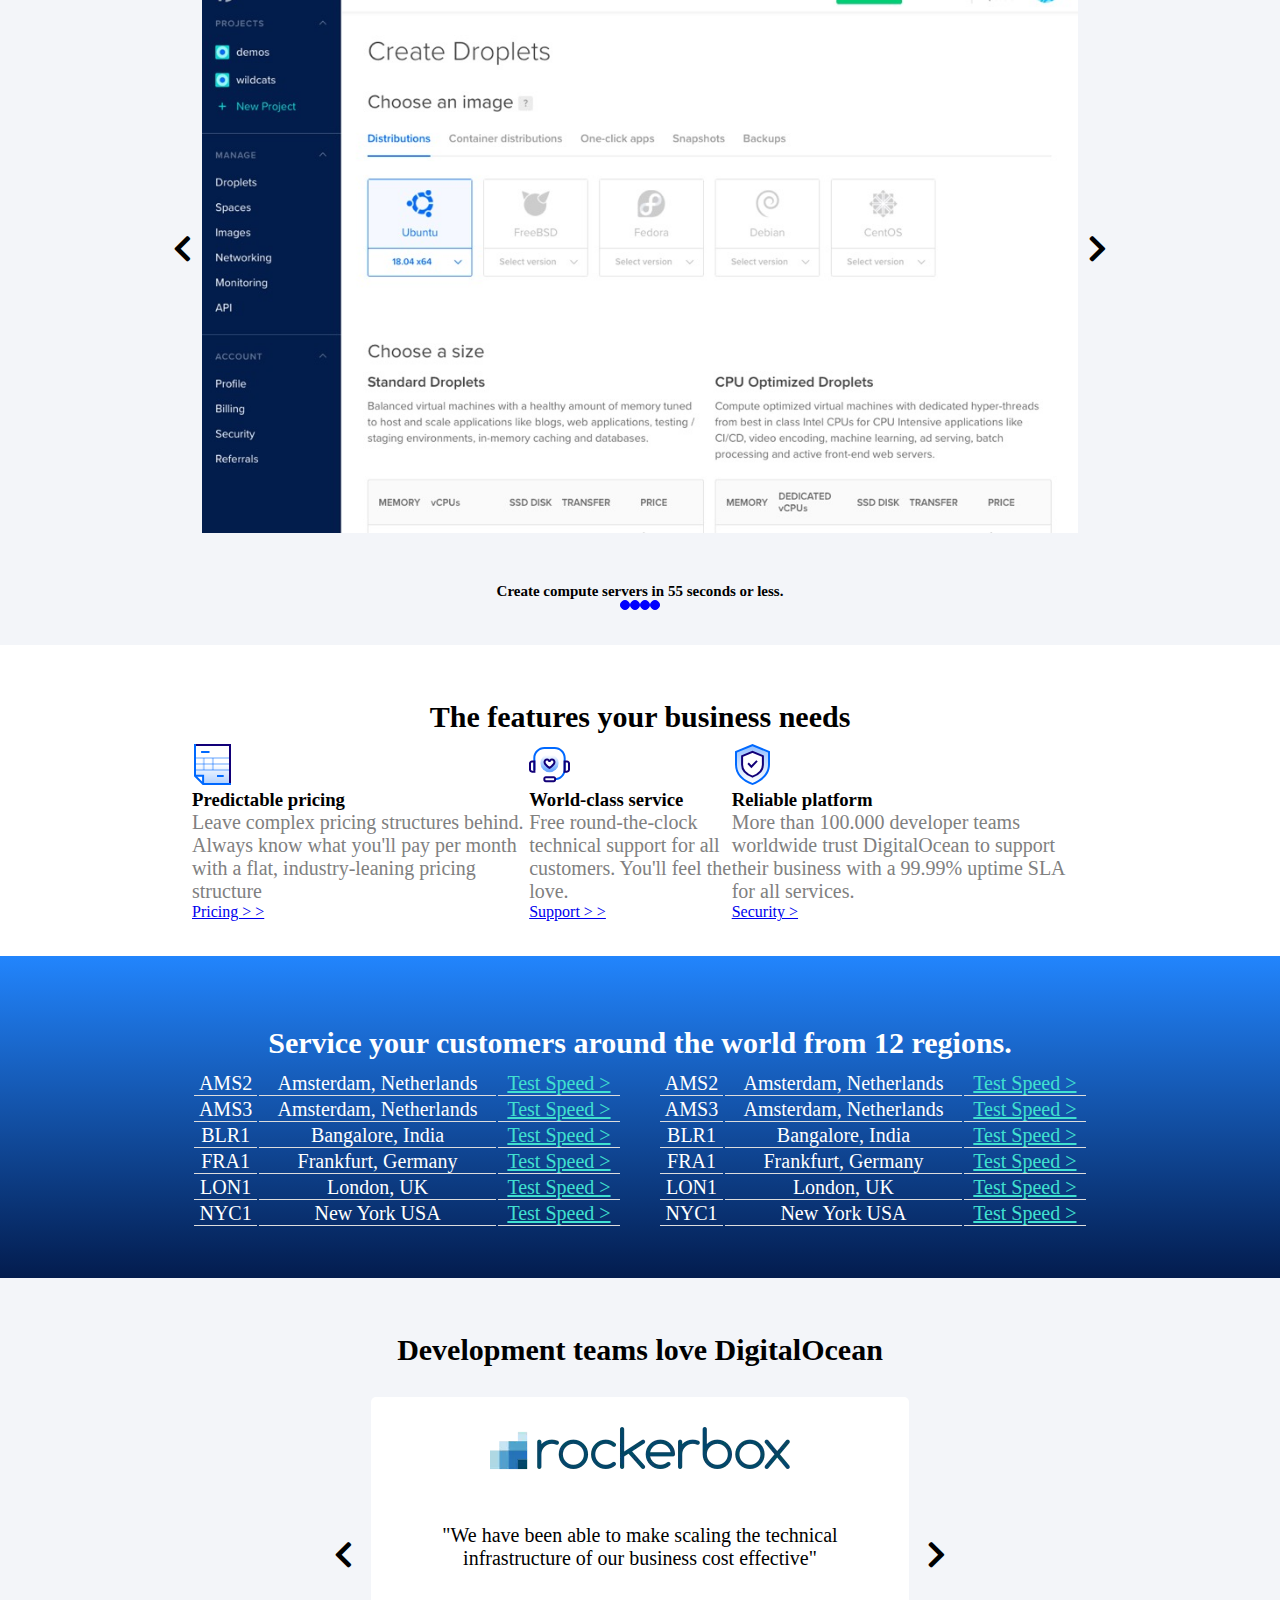
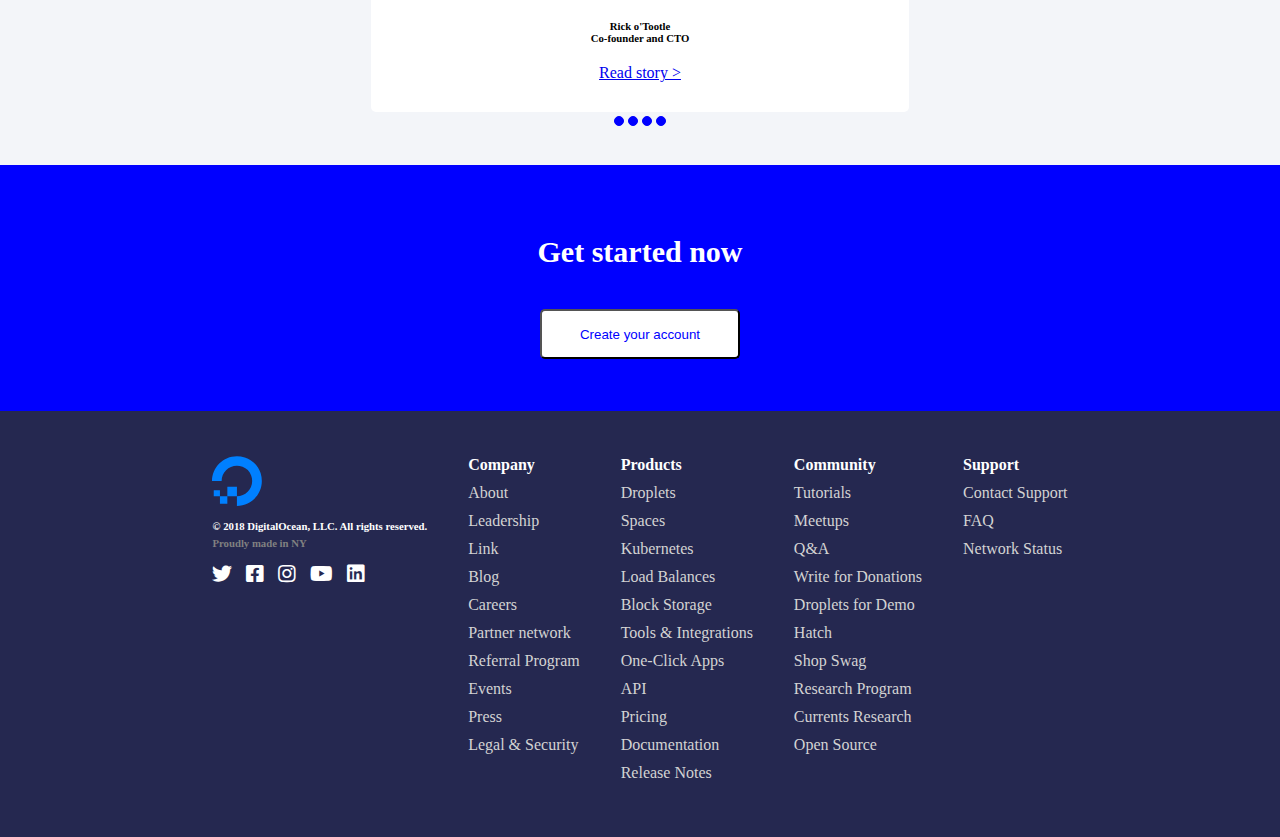
==== commit 5d8609db: "Toggle done, not perfect" ====
--- a/index.html
+++ b/index.html
@@ -18,6 +18,8 @@
           <img src="img/logo.png" alt="logo">
         </div>
 
+        <i id="toggle" class="fas fa-bars"></i>
+
         <ul id="right-margin">
           <li><a href="#">Products</a></li>
           <li><a href="#">Customers</a></li>
@@ -31,6 +33,8 @@
           <li><a href="#">Login</a></li>
           <li><button type="button" name="button">Sign up</button></li>
         </ul>
+
+
 
       </nav>
 
--- a/css/style.css
+++ b/css/style.css
@@ -38,6 +38,10 @@
   display: flex;
   justify-content: space-between;
   align-items: center;
+}
+
+nav.width70 {
+  position: relative;
 }
 
 nav img {
@@ -72,6 +76,14 @@
   color: white;
 }
 
+#toggle {
+  display: none;
+  position: absolute;
+  right: 0;
+  color: blue;
+  font-size: 15px;
+}
+
 /*CSS for Section1 - Jumbotron*/
 
 .mysection1 {
@@ -87,16 +99,12 @@
 }
 
 section.mysection1 div.width70  div:first-child{
-  flex-basis: 60%;
+  flex-basis: 50%;
 }
 
 section.mysection1 div.width70  div:last-child{
-  flex-basis: 50%;
-}
-
-section.mysection1 div.width70 > div.white{
-  width: 40%;
-  margin-left: 10px;
+  flex-basis: 40%;
+  margin-left: 5%;
 }
 
 section.mysection1 div.width70 div > h1 {
@@ -289,6 +297,7 @@
 .box3 {
   display: flex;
   justify-content: flex-start;
+  text-align: left;
 }
 
 /*CSS for Section 6*/
@@ -301,11 +310,11 @@
 
 section.mysection6 div.width70 > div{
   display: flex;
-  justify-content: center;
+  justify-content: space-between;
 }
 
 section.mysection6 div.width70 div > table {
-  flex-basis: 40%;
+  flex-basis: 48%;
 }
 
 .table>tbody>tr>td,
@@ -360,6 +369,11 @@
   font-size: 30px;
 }
 
+div.arrow-image div.white {
+  flex-basis: 60%;
+  margin: 0 2%;
+}
+
 /*CSS for Section 8*/
 .mysection8 {
   background-color: blue;
@@ -440,3 +454,190 @@
 footer.myfooter ul li a:hover{
   color: blue;
 }
+
+@media (max-width: 1200px) AND (min-width: 768px) {
+
+  #toggle {
+    display: block;
+  }
+
+  ul#right-margin {
+    display:none;
+  }
+
+  nav ul{
+    display: none;
+  }
+
+  #toggle:hover + ul#right-margin {
+    display: block;
+    background-color: white;
+    position: absolute;
+    left: 0;
+    top: 60px;
+  }
+
+  #toggle:hover + ul#right-margin li, toggle:hover + ul#right-margin li a{
+    font-size: 20px;
+  }
+
+  section.mysection1 div.width70  div:first-child{
+    flex-basis: 60%;
+  }
+
+  section.mysection1 div.width70  div:last-child{
+    flex-basis: 40%;
+    margin-left: 5%;
+  }
+
+  section.mysection2 div.width70 > div {
+    flex-wrap: wrap;
+  }
+
+  section.mysection2 img {
+    flex-shrink: 2;
+  }
+
+  section.mysection2 div.width70 > .arrow-image {
+    flex-wrap: nowrap;
+  }
+
+  section.mysection2 i.fa-chevron-left,
+  section.mysection2 i.fa-chevron-right {
+    flex-basis: 20%;
+  }
+
+  .box3 {
+    justify-content: space-between;
+  }
+
+  div.box3 > div {
+    flex-basis: 30%;
+  }
+
+  section.mysection6 div.width70 > div {
+    flex-wrap: wrap;
+  }
+
+  section.mysection6 div.width70 div > table {
+    flex-basis: 100%;
+    margin-bottom: 50px;
+  }
+
+  div.white {
+    flex-basis: 60%;
+  }
+
+  footer.myfooter div.width70 {
+    justify-content: space-between;
+    flex-wrap: wrap;
+  }
+
+  footer.myfooter div.width70 > div {
+    flex-basis: 100%;
+  }
+
+  footer.myfooter ul {
+    flex-basis: 50%;
+    margin: 4% 0;
+  }
+}
+
+
+@media (max-width: 768px) {
+
+  #toggle {
+    display: block;
+  }
+
+  ul#right-margin {
+    display:none;
+  }
+
+  nav ul{
+    display: none;
+  }
+
+  #toggle:hover + ul#right-margin {
+    display: block;
+    background-color: white;
+    position: absolute;
+    left: 0;
+    top: 60px;
+  }
+
+  #toggle:hover + ul#right-margin li, toggle:hover + ul#right-margin li a{
+    font-size: 20px;
+  }
+
+  section.mysection1 div.width70 {
+    flex-direction: column;
+    align-items: stretch;
+  }
+
+  section.mysection1 div.width70  div:first-child{
+    flex-basis: 100%;
+  }
+
+  section.mysection1 div.width70  div:last-child{
+    flex-basis: 100%;
+  }
+
+  section.mysection2 div.width70 > div {
+    flex-wrap: wrap;
+  }
+
+  section.mysection2 img {
+    flex-basis: 50%;
+  }
+
+  div.box2 > div {
+    flex-basis: 90%;
+    margin-top: 20px;
+    margin-left: 10%;
+  }
+
+  section.mysection2 i.fa-chevron-left,
+  section.mysection2 i.fa-chevron-right {
+    display: none;
+  }
+
+  .box3 {
+    flex-wrap: wrap;
+  }
+
+  div.box3 > div {
+    flex-basis: 100%;
+  }
+
+  section.mysection6 div.width70 > div {
+  flex-wrap: wrap;
+  }
+
+  section.mysection6 div.width70 div > table {
+    flex-basis: 100%;
+    margin-bottom: 50px;
+  }
+
+  section.mysection7 i.fa-chevron-left, section.mysection7 i.fa-chevron-right {
+  display: none;
+  }
+
+  div.white {
+  flex-basis: 70%;
+  }
+
+  footer.myfooter div.width70 {
+    flex-direction: column;
+  }
+
+  footer.myfooter div.width70 > div {
+    flex-basis: 100%;
+  }
+
+  footer.myfooter ul {
+    flex-basis: 50%;
+    margin: 2% 0;
+  }
+
+}
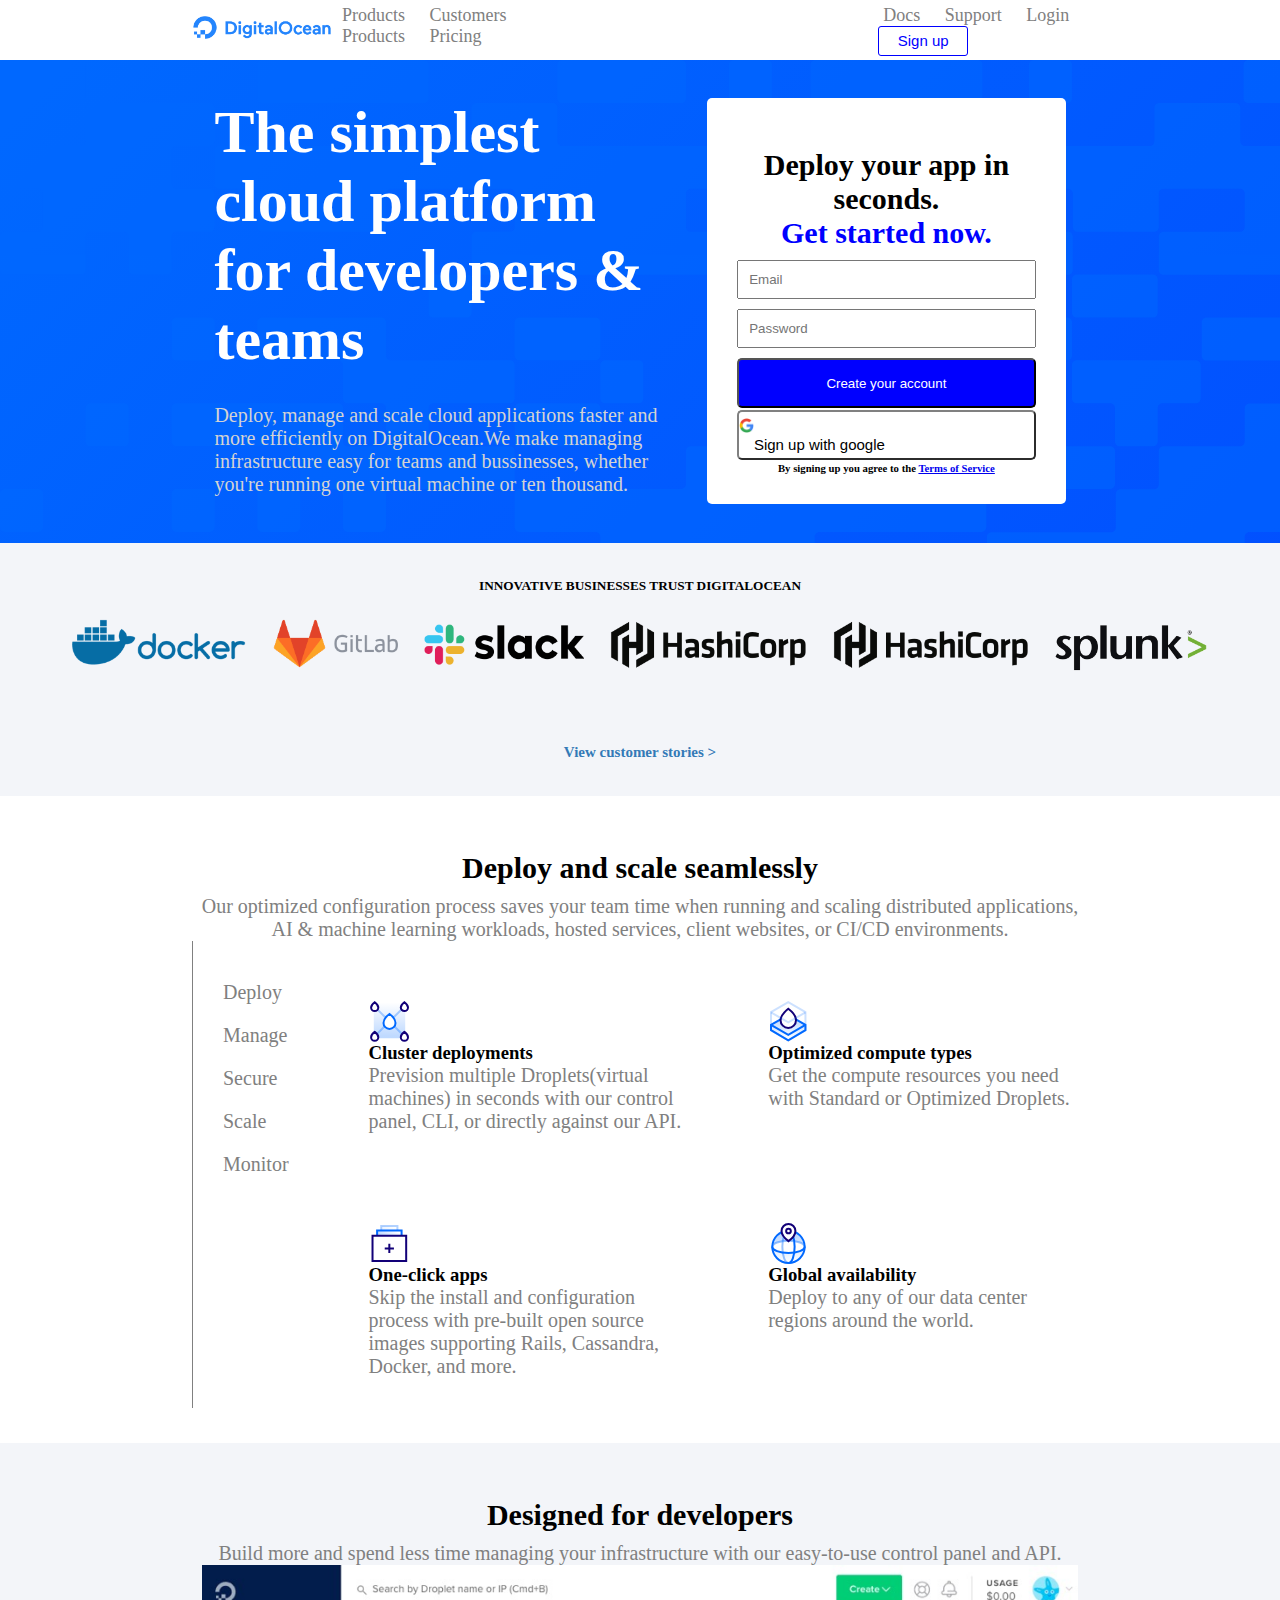
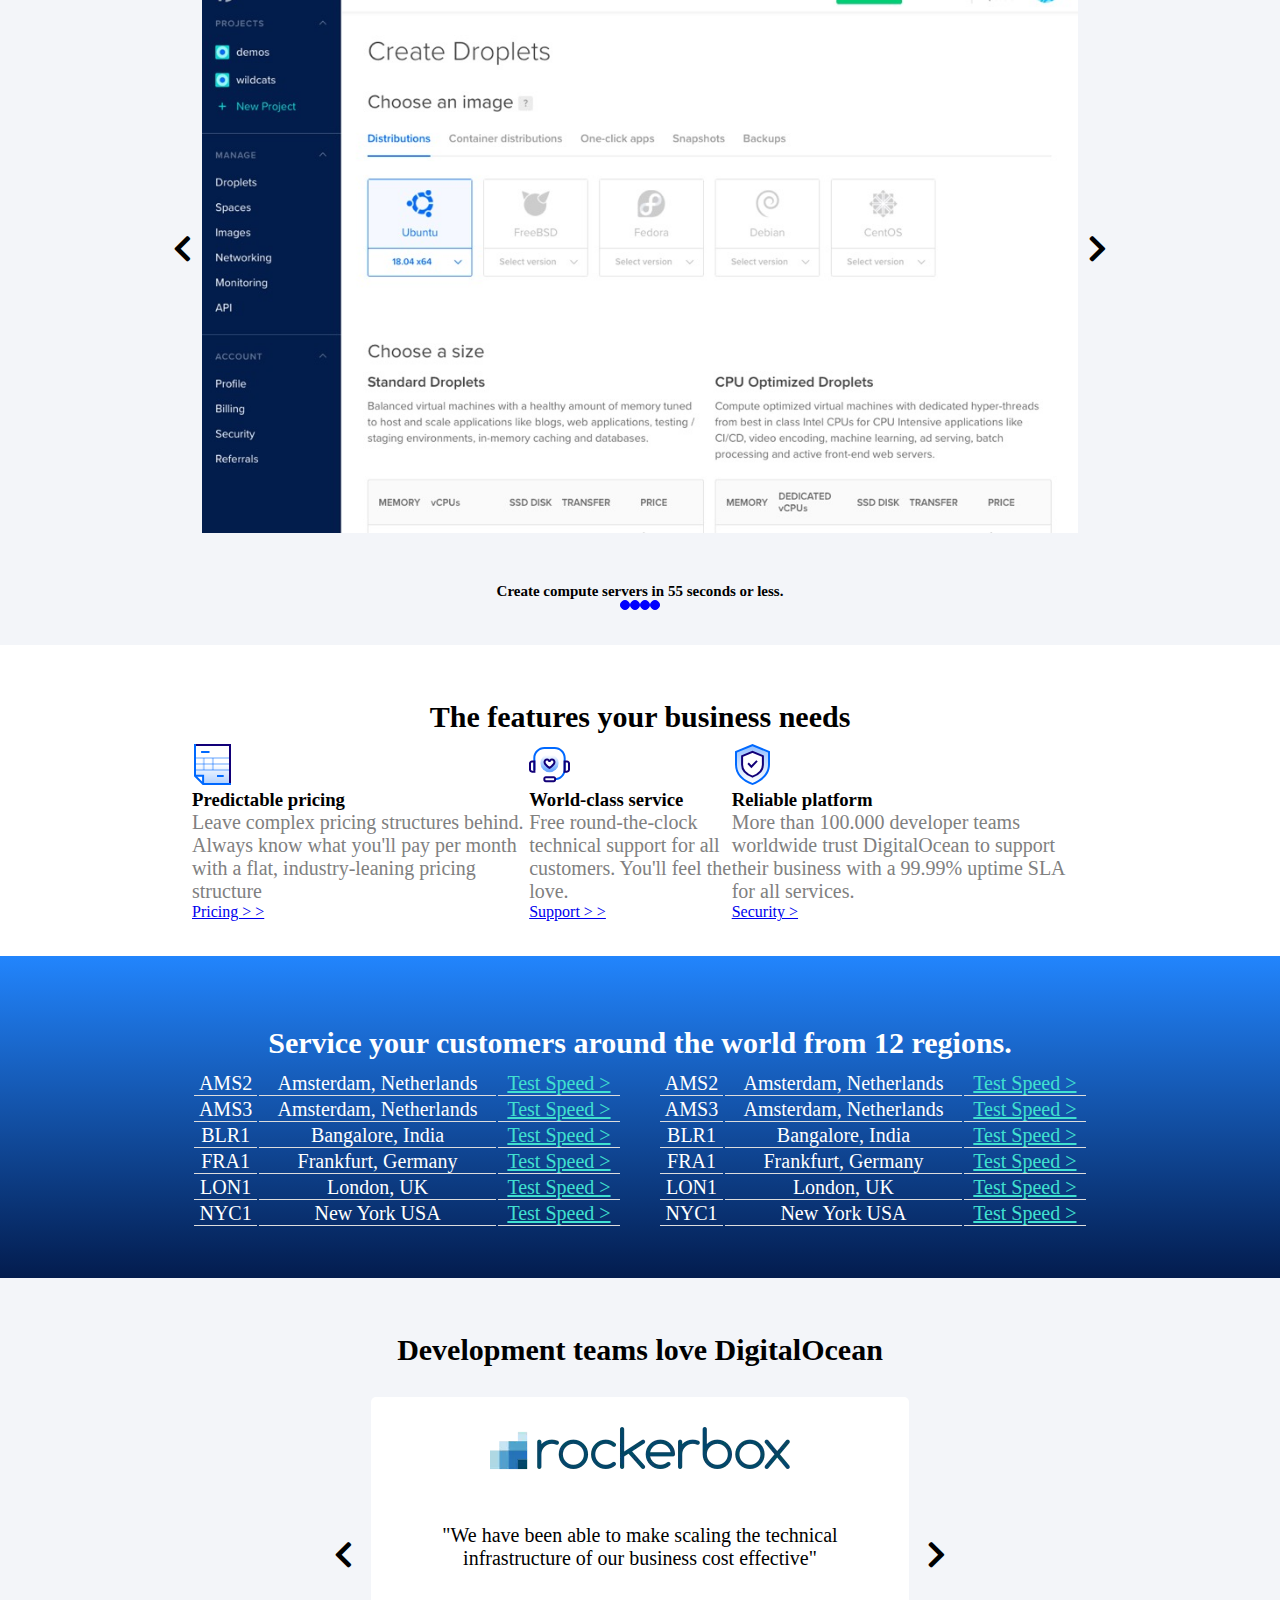
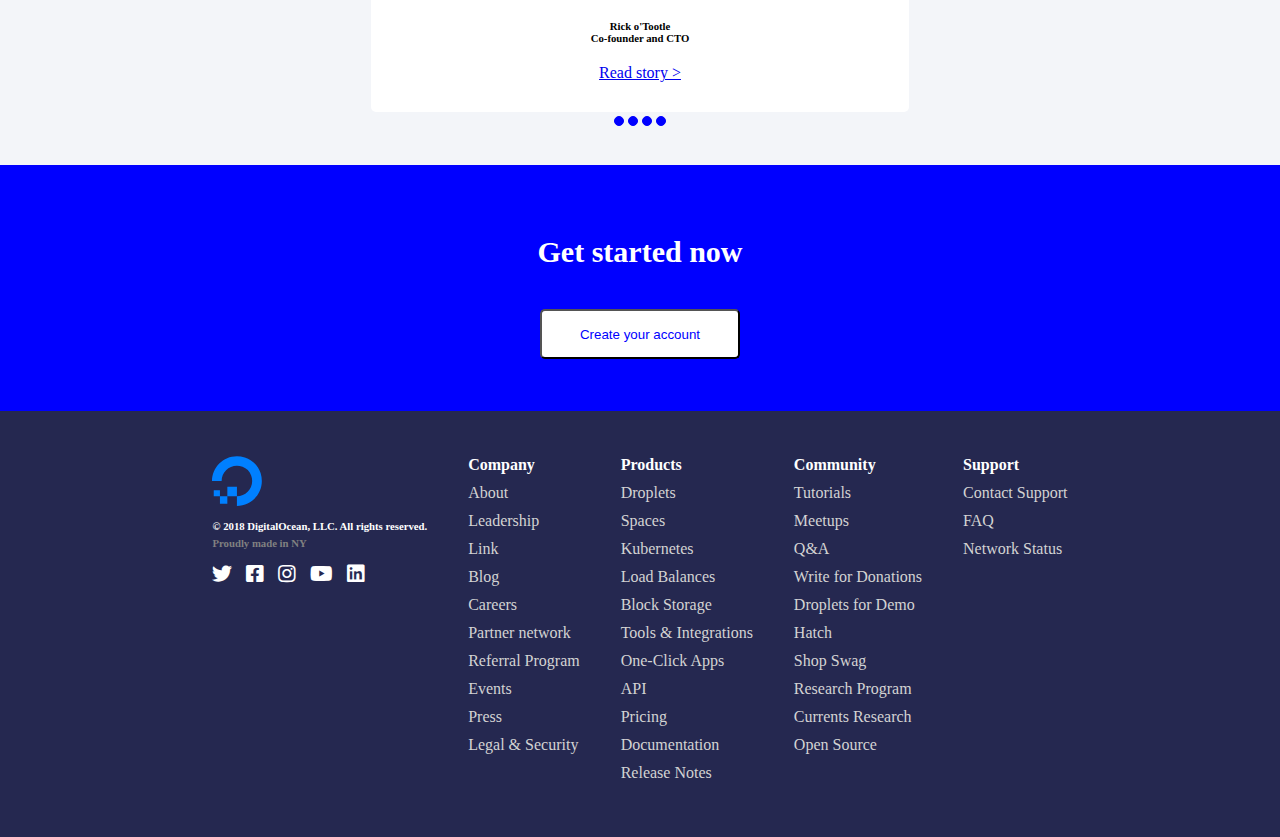
==== commit 86159058: "Toggle done perfectly" ====
--- a/index.html
+++ b/index.html
@@ -20,19 +20,23 @@
 
         <i id="toggle" class="fas fa-bars"></i>
 
-        <ul id="right-margin">
-          <li><a href="#">Products</a></li>
-          <li><a href="#">Customers</a></li>
-          <li><a href="#">Products</a></li>
-          <li><a href="#">Pricing</a></li>
-        </ul>
-
-        <ul>
-          <li><a href="#">Docs</a></li>
-          <li><a href="#">Support</a></li>
-          <li><a href="#">Login</a></li>
-          <li><button type="button" name="button">Sign up</button></li>
-        </ul>
+        <div class="listflex">
+
+          <ul id="right-margin">
+            <li><a href="#">Products</a></li>
+            <li><a href="#">Customers</a></li>
+            <li><a href="#">Products</a></li>
+            <li><a href="#">Pricing</a></li>
+          </ul>
+
+          <ul>
+            <li><a href="#">Docs</a></li>
+            <li><a href="#">Support</a></li>
+            <li><a href="#">Login</a></li>
+            <li><button type="button" name="button">Sign up</button></li>
+          </ul>
+
+        </div>
 
 
 
--- a/css/style.css
+++ b/css/style.css
@@ -59,6 +59,11 @@
 
 #right-margin {
   margin-right: 300px;
+}
+
+.listflex {
+  display: flex;
+  justify-content: space-between;
 }
 
 nav ul li button {
@@ -461,6 +466,92 @@
     display: block;
   }
 
+  div.listflex {
+    display:none;
+  }
+
+  #toggle:hover + div.listflex{
+    display: block;
+    background-color: white;
+    position: absolute;
+    left: 0;
+    top: 60px;
+  }
+
+  div.listflex ul li {
+    font-size: 20px;
+    display: block;
+  }
+
+  section.mysection1 div.width70  div:first-child{
+    flex-basis: 60%;
+  }
+
+  section.mysection1 div.width70  div:last-child{
+    flex-basis: 40%;
+    margin-left: 5%;
+  }
+
+  section.mysection2 div.width70 > div {
+    flex-wrap: wrap;
+  }
+
+  section.mysection2 img {
+    flex-shrink: 2;
+  }
+
+  section.mysection2 div.width70 > .arrow-image {
+    flex-wrap: nowrap;
+  }
+
+  section.mysection2 i.fa-chevron-left,
+  section.mysection2 i.fa-chevron-right {
+    flex-basis: 20%;
+  }
+
+  .box3 {
+    justify-content: space-between;
+  }
+
+  div.box3 > div {
+    flex-basis: 30%;
+  }
+
+  section.mysection6 div.width70 > div {
+    flex-wrap: wrap;
+  }
+
+  section.mysection6 div.width70 div > table {
+    flex-basis: 100%;
+    margin-bottom: 50px;
+  }
+
+  div.white {
+    flex-basis: 60%;
+  }
+
+  footer.myfooter div.width70 {
+    justify-content: space-between;
+    flex-wrap: wrap;
+  }
+
+  footer.myfooter div.width70 > div {
+    flex-basis: 100%;
+  }
+
+  footer.myfooter ul {
+    flex-basis: 50%;
+    margin: 4% 0;
+  }
+}
+
+
+@media (max-width: 768px) {
+
+  #toggle {
+    display: block;
+  }
+
   ul#right-margin {
     display:none;
   }
@@ -481,95 +572,6 @@
     font-size: 20px;
   }
 
-  section.mysection1 div.width70  div:first-child{
-    flex-basis: 60%;
-  }
-
-  section.mysection1 div.width70  div:last-child{
-    flex-basis: 40%;
-    margin-left: 5%;
-  }
-
-  section.mysection2 div.width70 > div {
-    flex-wrap: wrap;
-  }
-
-  section.mysection2 img {
-    flex-shrink: 2;
-  }
-
-  section.mysection2 div.width70 > .arrow-image {
-    flex-wrap: nowrap;
-  }
-
-  section.mysection2 i.fa-chevron-left,
-  section.mysection2 i.fa-chevron-right {
-    flex-basis: 20%;
-  }
-
-  .box3 {
-    justify-content: space-between;
-  }
-
-  div.box3 > div {
-    flex-basis: 30%;
-  }
-
-  section.mysection6 div.width70 > div {
-    flex-wrap: wrap;
-  }
-
-  section.mysection6 div.width70 div > table {
-    flex-basis: 100%;
-    margin-bottom: 50px;
-  }
-
-  div.white {
-    flex-basis: 60%;
-  }
-
-  footer.myfooter div.width70 {
-    justify-content: space-between;
-    flex-wrap: wrap;
-  }
-
-  footer.myfooter div.width70 > div {
-    flex-basis: 100%;
-  }
-
-  footer.myfooter ul {
-    flex-basis: 50%;
-    margin: 4% 0;
-  }
-}
-
-
-@media (max-width: 768px) {
-
-  #toggle {
-    display: block;
-  }
-
-  ul#right-margin {
-    display:none;
-  }
-
-  nav ul{
-    display: none;
-  }
-
-  #toggle:hover + ul#right-margin {
-    display: block;
-    background-color: white;
-    position: absolute;
-    left: 0;
-    top: 60px;
-  }
-
-  #toggle:hover + ul#right-margin li, toggle:hover + ul#right-margin li a{
-    font-size: 20px;
-  }
-
   section.mysection1 div.width70 {
     flex-direction: column;
     align-items: stretch;
